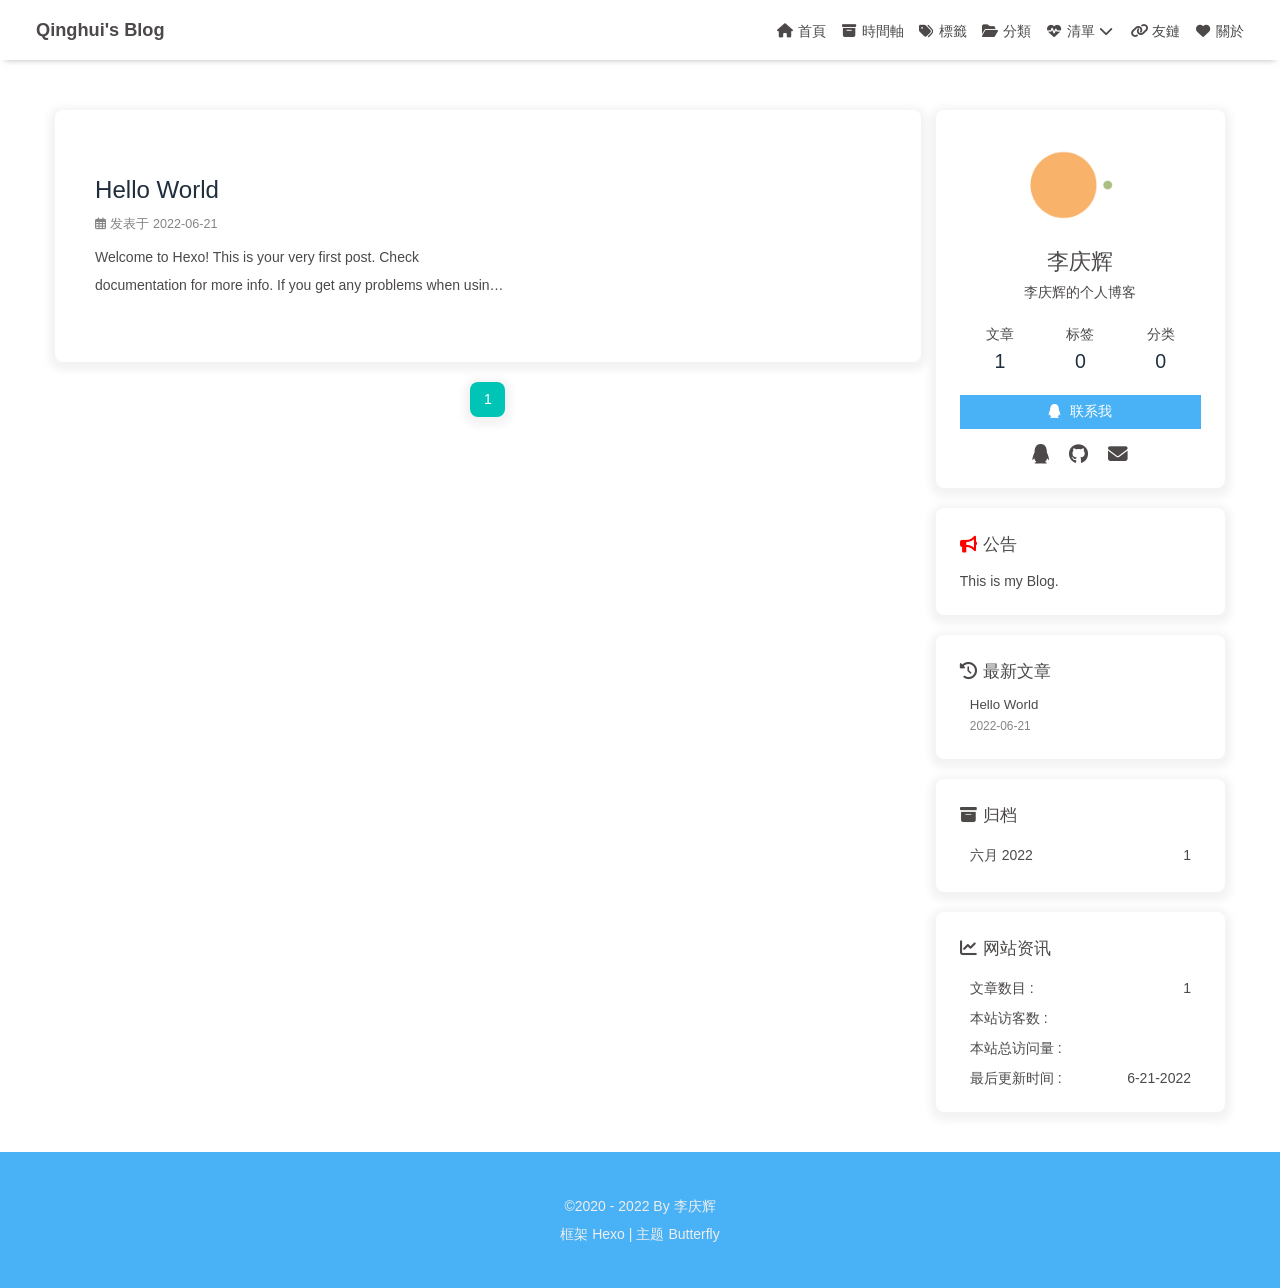
==== index.html @ b94819a8 "Site updated: 2022-06-21 20:21:10" ====
<!DOCTYPE html><html lang="zh-CN" data-theme="light"><head><meta charset="UTF-8"><meta http-equiv="X-UA-Compatible" content="IE=edge"><meta name="viewport" content="width=device-width, initial-scale=1.0, maximum-scale=1.0, user-scalable=no"><title>Qinghui's Blog</title><meta name="keywords" content="李庆辉的个人博客,李庆辉,李庆辉的博客"><meta name="author" content="李庆辉"><meta name="copyright" content="李庆辉"><meta name="format-detection" content="telephone=no"><meta name="theme-color" content="#ffffff"><meta name="description" content="李庆辉的个人博客">
<meta property="og:type" content="website">
<meta property="og:title" content="Qinghui&#39;s Blog">
<meta property="og:url" content="https://www.hnice.top/index.html">
<meta property="og:site_name" content="Qinghui&#39;s Blog">
<meta property="og:description" content="李庆辉的个人博客">
<meta property="og:locale" content="zh_CN">
<meta property="og:image" content="http://q1.qlogo.cn/g?b=qq&nk=3255819212&s=640">
<meta property="article:author" content="李庆辉">
<meta property="article:tag" content="李庆辉的个人博客,李庆辉,李庆辉的博客">
<meta name="twitter:card" content="summary">
<meta name="twitter:image" content="http://q1.qlogo.cn/g?b=qq&nk=3255819212&s=640"><link rel="shortcut icon" href="http://q1.qlogo.cn/g?b=qq&nk=3255819212&s=640"><link rel="canonical" href="https://www.hnice.top/"><link rel="preconnect" href="//cdn.jsdelivr.net"/><link rel="preconnect" href="//busuanzi.ibruce.info"/><link rel="stylesheet" href="/css/index.css"><link rel="stylesheet" href="https://cdn.jsdelivr.net/npm/@fortawesome/fontawesome-free@6/css/all.min.css" media="print" onload="this.media='all'"><link rel="stylesheet" href="https://cdn.jsdelivr.net/npm/@fancyapps/ui/dist/fancybox.css" media="print" onload="this.media='all'"><script>const GLOBAL_CONFIG = { 
  root: '/',
  algolia: undefined,
  localSearch: undefined,
  translate: {"defaultEncoding":2,"translateDelay":0,"msgToTraditionalChinese":"繁","msgToSimplifiedChinese":"簡"},
  noticeOutdate: undefined,
  highlight: {"plugin":"highlighjs","highlightCopy":true,"highlightLang":true,"highlightHeightLimit":false},
  copy: {
    success: '复制成功',
    error: '复制错误',
    noSupport: '浏览器不支持'
  },
  relativeDate: {
    homepage: false,
    post: false
  },
  runtime: '',
  date_suffix: {
    just: '刚刚',
    min: '分钟前',
    hour: '小时前',
    day: '天前',
    month: '个月前'
  },
  copyright: undefined,
  lightbox: 'fancybox',
  Snackbar: undefined,
  source: {
    justifiedGallery: {
      js: 'https://cdn.jsdelivr.net/npm/flickr-justified-gallery@2/dist/fjGallery.min.js',
      css: 'https://cdn.jsdelivr.net/npm/flickr-justified-gallery@2/dist/fjGallery.min.css'
    }
  },
  isPhotoFigcaption: false,
  islazyload: false,
  isAnchor: false
}</script><script id="config-diff">var GLOBAL_CONFIG_SITE = {
  title: 'Qinghui\'s Blog',
  isPost: false,
  isHome: true,
  isHighlightShrink: false,
  isToc: false,
  postUpdate: '2022-06-21 20:20:12'
}</script><noscript><style type="text/css">
  #nav {
    opacity: 1
  }
  .justified-gallery img {
    opacity: 1
  }

  #recent-posts time,
  #post-meta time {
    display: inline !important
  }
</style></noscript><script>(win=>{
    win.saveToLocal = {
      set: function setWithExpiry(key, value, ttl) {
        if (ttl === 0) return
        const now = new Date()
        const expiryDay = ttl * 86400000
        const item = {
          value: value,
          expiry: now.getTime() + expiryDay,
        }
        localStorage.setItem(key, JSON.stringify(item))
      },

      get: function getWithExpiry(key) {
        const itemStr = localStorage.getItem(key)

        if (!itemStr) {
          return undefined
        }
        const item = JSON.parse(itemStr)
        const now = new Date()

        if (now.getTime() > item.expiry) {
          localStorage.removeItem(key)
          return undefined
        }
        return item.value
      }
    }
  
    win.getScript = url => new Promise((resolve, reject) => {
      const script = document.createElement('script')
      script.src = url
      script.async = true
      script.onerror = reject
      script.onload = script.onreadystatechange = function() {
        const loadState = this.readyState
        if (loadState && loadState !== 'loaded' && loadState !== 'complete') return
        script.onload = script.onreadystatechange = null
        resolve()
      }
      document.head.appendChild(script)
    })
  
      win.activateDarkMode = function () {
        document.documentElement.setAttribute('data-theme', 'dark')
        if (document.querySelector('meta[name="theme-color"]') !== null) {
          document.querySelector('meta[name="theme-color"]').setAttribute('content', '#0d0d0d')
        }
      }
      win.activateLightMode = function () {
        document.documentElement.setAttribute('data-theme', 'light')
        if (document.querySelector('meta[name="theme-color"]') !== null) {
          document.querySelector('meta[name="theme-color"]').setAttribute('content', '#ffffff')
        }
      }
      const t = saveToLocal.get('theme')
    
          if (t === 'dark') activateDarkMode()
          else if (t === 'light') activateLightMode()
        
      const asideStatus = saveToLocal.get('aside-status')
      if (asideStatus !== undefined) {
        if (asideStatus === 'hide') {
          document.documentElement.classList.add('hide-aside')
        } else {
          document.documentElement.classList.remove('hide-aside')
        }
      }
    
    const detectApple = () => {
      if(/iPad|iPhone|iPod|Macintosh/.test(navigator.userAgent)){
        document.documentElement.classList.add('apple')
      }
    }
    detectApple()
    })(window)</script><meta name="generator" content="Hexo 5.4.2"><link rel="alternate" href="/atom.xml" title="Qinghui's Blog" type="application/atom+xml">
</head><body><div id="sidebar"><div id="menu-mask"></div><div id="sidebar-menus"><div class="avatar-img is-center"><img src="http://q1.qlogo.cn/g?b=qq&amp;nk=3255819212&amp;s=640" onerror="onerror=null;src='/img/friend_404.gif'" alt="avatar"/></div><div class="sidebar-site-data site-data is-center"><a href="/archives/"><div class="headline">文章</div><div class="length-num">1</div></a><a href="/tags/"><div class="headline">标签</div><div class="length-num">0</div></a><a href="/categories/"><div class="headline">分类</div><div class="length-num">0</div></a></div><hr/><div class="menus_items"><div class="menus_item"><a class="site-page" href="/"><i class="fa-fw fas fa-home"></i><span> 首頁</span></a></div><div class="menus_item"><a class="site-page" href="/archives/"><i class="fa-fw fas fa-archive"></i><span> 時間軸</span></a></div><div class="menus_item"><a class="site-page" href="/tags/"><i class="fa-fw fas fa-tags"></i><span> 標籤</span></a></div><div class="menus_item"><a class="site-page" href="/categories/"><i class="fa-fw fas fa-folder-open"></i><span> 分類</span></a></div><div class="menus_item"><a class="site-page group" href="javascript:void(0);"><i class="fa-fw fa fa-heartbeat"></i><span> 清單</span><i class="fas fa-chevron-down"></i></a><ul class="menus_item_child"><li><a class="site-page child" href="/music/"><i class="fa-fw fas fa-music"></i><span> 音樂</span></a></li><li><a class="site-page child" href="/Gallery/"><i class="fa-fw fas fa-images"></i><span> 照片</span></a></li><li><a class="site-page child" href="/movies/"><i class="fa-fw fas fa-video"></i><span> 電影</span></a></li></ul></div><div class="menus_item"><a class="site-page" href="/link/"><i class="fa-fw fas fa-link"></i><span> 友鏈</span></a></div><div class="menus_item"><a class="site-page" href="/about/"><i class="fa-fw fas fa-heart"></i><span> 關於</span></a></div></div></div></div><div class="page" id="body-wrap"><header class="not-top-img" id="page-header"><nav id="nav"><span id="blog_name"><a id="site-name" href="/">Qinghui's Blog</a></span><div id="menus"><div class="menus_items"><div class="menus_item"><a class="site-page" href="/"><i class="fa-fw fas fa-home"></i><span> 首頁</span></a></div><div class="menus_item"><a class="site-page" href="/archives/"><i class="fa-fw fas fa-archive"></i><span> 時間軸</span></a></div><div class="menus_item"><a class="site-page" href="/tags/"><i class="fa-fw fas fa-tags"></i><span> 標籤</span></a></div><div class="menus_item"><a class="site-page" href="/categories/"><i class="fa-fw fas fa-folder-open"></i><span> 分類</span></a></div><div class="menus_item"><a class="site-page group" href="javascript:void(0);"><i class="fa-fw fa fa-heartbeat"></i><span> 清單</span><i class="fas fa-chevron-down"></i></a><ul class="menus_item_child"><li><a class="site-page child" href="/music/"><i class="fa-fw fas fa-music"></i><span> 音樂</span></a></li><li><a class="site-page child" href="/Gallery/"><i class="fa-fw fas fa-images"></i><span> 照片</span></a></li><li><a class="site-page child" href="/movies/"><i class="fa-fw fas fa-video"></i><span> 電影</span></a></li></ul></div><div class="menus_item"><a class="site-page" href="/link/"><i class="fa-fw fas fa-link"></i><span> 友鏈</span></a></div><div class="menus_item"><a class="site-page" href="/about/"><i class="fa-fw fas fa-heart"></i><span> 關於</span></a></div></div><div id="toggle-menu"><a class="site-page"><i class="fas fa-bars fa-fw"></i></a></div></div></nav></header><main class="layout" id="content-inner"><div class="recent-posts" id="recent-posts"><div class="recent-post-item"><div class="recent-post-info"><a class="article-title" href="/2022/06/21/hello-world/" title="Hello World">Hello World</a><div class="article-meta-wrap"><span class="post-meta-date"><i class="far fa-calendar-alt"></i><span class="article-meta-label">发表于</span><time datetime="2022-06-21T08:37:22.428Z" title="发表于 2022-06-21 16:37:22">2022-06-21</time></span></div><div class="content">Welcome to Hexo! This is your very first post. Check documentation for more info. If you get any problems when using Hexo, you can find the answer in troubleshooting or you can ask me on GitHub.
Quick StartCreate a new post1$ hexo new &quot;My New Post&quot;

More info: Writing
Run server1$ hexo server

More info: Server
Generate static files1$ hexo generate

More info: Generating
Deploy to remote sites1$ hexo deploy

More info: Deployment
</div></div></div><nav id="pagination"><div class="pagination"><span class="page-number current">1</span></div></nav></div><div class="aside-content" id="aside-content"><div class="card-widget card-info"><div class="is-center"><div class="avatar-img"><img src="http://q1.qlogo.cn/g?b=qq&amp;nk=3255819212&amp;s=640" onerror="this.onerror=null;this.src='/img/friend_404.gif'" alt="avatar"/></div><div class="author-info__name">李庆辉</div><div class="author-info__description">李庆辉的个人博客</div></div><div class="card-info-data site-data is-center"><a href="/archives/"><div class="headline">文章</div><div class="length-num">1</div></a><a href="/tags/"><div class="headline">标签</div><div class="length-num">0</div></a><a href="/categories/"><div class="headline">分类</div><div class="length-num">0</div></a></div><a id="card-info-btn" target="_blank" rel="noopener" href="http://wpa.qq.com/msgrd?v=3&amp;uin=3255819212&amp;site=qq&amp;menu=yes"><i class="fa-brands fa-qq"></i><span>联系我</span></a><div class="card-info-social-icons is-center"><a class="social-icon" href="http://wpa.qq.com/msgrd?v=3&amp;uin=3255819212&amp;site=qq&amp;menu=yes" target="_blank" title="QQ"><i class="fa-brands fa-qq"></i></a><a class="social-icon" href="https://github.com/52xiaohui" target="_blank" title="Github"><i class="fab fa-github"></i></a><a class="social-icon" href="/52xiaohuia@gmail.com" target="_blank" title="Email"><i class="fas fa-envelope"></i></a></div></div><div class="card-widget card-announcement"><div class="item-headline"><i class="fas fa-bullhorn fa-shake"></i><span>公告</span></div><div class="announcement_content">This is my Blog.</div></div><div class="sticky_layout"><div class="card-widget card-recent-post"><div class="item-headline"><i class="fas fa-history"></i><span>最新文章</span></div><div class="aside-list"><div class="aside-list-item"><div class="content"><a class="title" href="/2022/06/21/hello-world/" title="Hello World">Hello World</a><time datetime="2022-06-21T08:37:22.428Z" title="发表于 2022-06-21 16:37:22">2022-06-21</time></div></div></div></div><div class="card-widget card-archives"><div class="item-headline"><i class="fas fa-archive"></i><span>归档</span></div><ul class="card-archive-list"><li class="card-archive-list-item"><a class="card-archive-list-link" href="/archives/2022/06/"><span class="card-archive-list-date">六月 2022</span><span class="card-archive-list-count">1</span></a></li></ul></div><div class="card-widget card-webinfo"><div class="item-headline"><i class="fas fa-chart-line"></i><span>网站资讯</span></div><div class="webinfo"><div class="webinfo-item"><div class="item-name">文章数目 :</div><div class="item-count">1</div></div><div class="webinfo-item"><div class="item-name">本站访客数 :</div><div class="item-count" id="busuanzi_value_site_uv"></div></div><div class="webinfo-item"><div class="item-name">本站总访问量 :</div><div class="item-count" id="busuanzi_value_site_pv"></div></div><div class="webinfo-item"><div class="item-name">最后更新时间 :</div><div class="item-count" id="last-push-date" data-lastPushDate="2022-06-21T12:20:12.109Z"></div></div></div></div></div></div></main><footer id="footer"><div id="footer-wrap"><div class="copyright">&copy;2020 - 2022 By 李庆辉</div><div class="framework-info"><span>框架 </span><a target="_blank" rel="noopener" href="https://hexo.io">Hexo</a><span class="footer-separator">|</span><span>主题 </span><a target="_blank" rel="noopener" href="https://github.com/jerryc127/hexo-theme-butterfly">Butterfly</a></div></div></footer></div><div id="rightside"><div id="rightside-config-hide"><button id="translateLink" type="button" title="简繁转换">繁</button><button id="darkmode" type="button" title="浅色和深色模式转换"><i class="fas fa-adjust"></i></button><button id="hide-aside-btn" type="button" title="单栏和双栏切换"><i class="fas fa-arrows-alt-h"></i></button></div><div id="rightside-config-show"><button id="rightside_config" type="button" title="设置"><i class="fas fa-cog fa-spin"></i></button><button id="go-up" type="button" title="回到顶部"><i class="fas fa-arrow-up"></i></button></div></div><div><script src="/js/utils.js"></script><script src="/js/main.js"></script><script src="/js/tw_cn.js"></script><script src="https://cdn.jsdelivr.net/npm/@fancyapps/ui/dist/fancybox.umd.js"></script><div class="js-pjax"></div><script async data-pjax src="//busuanzi.ibruce.info/busuanzi/2.3/busuanzi.pure.mini.js"></script></div></body></html>
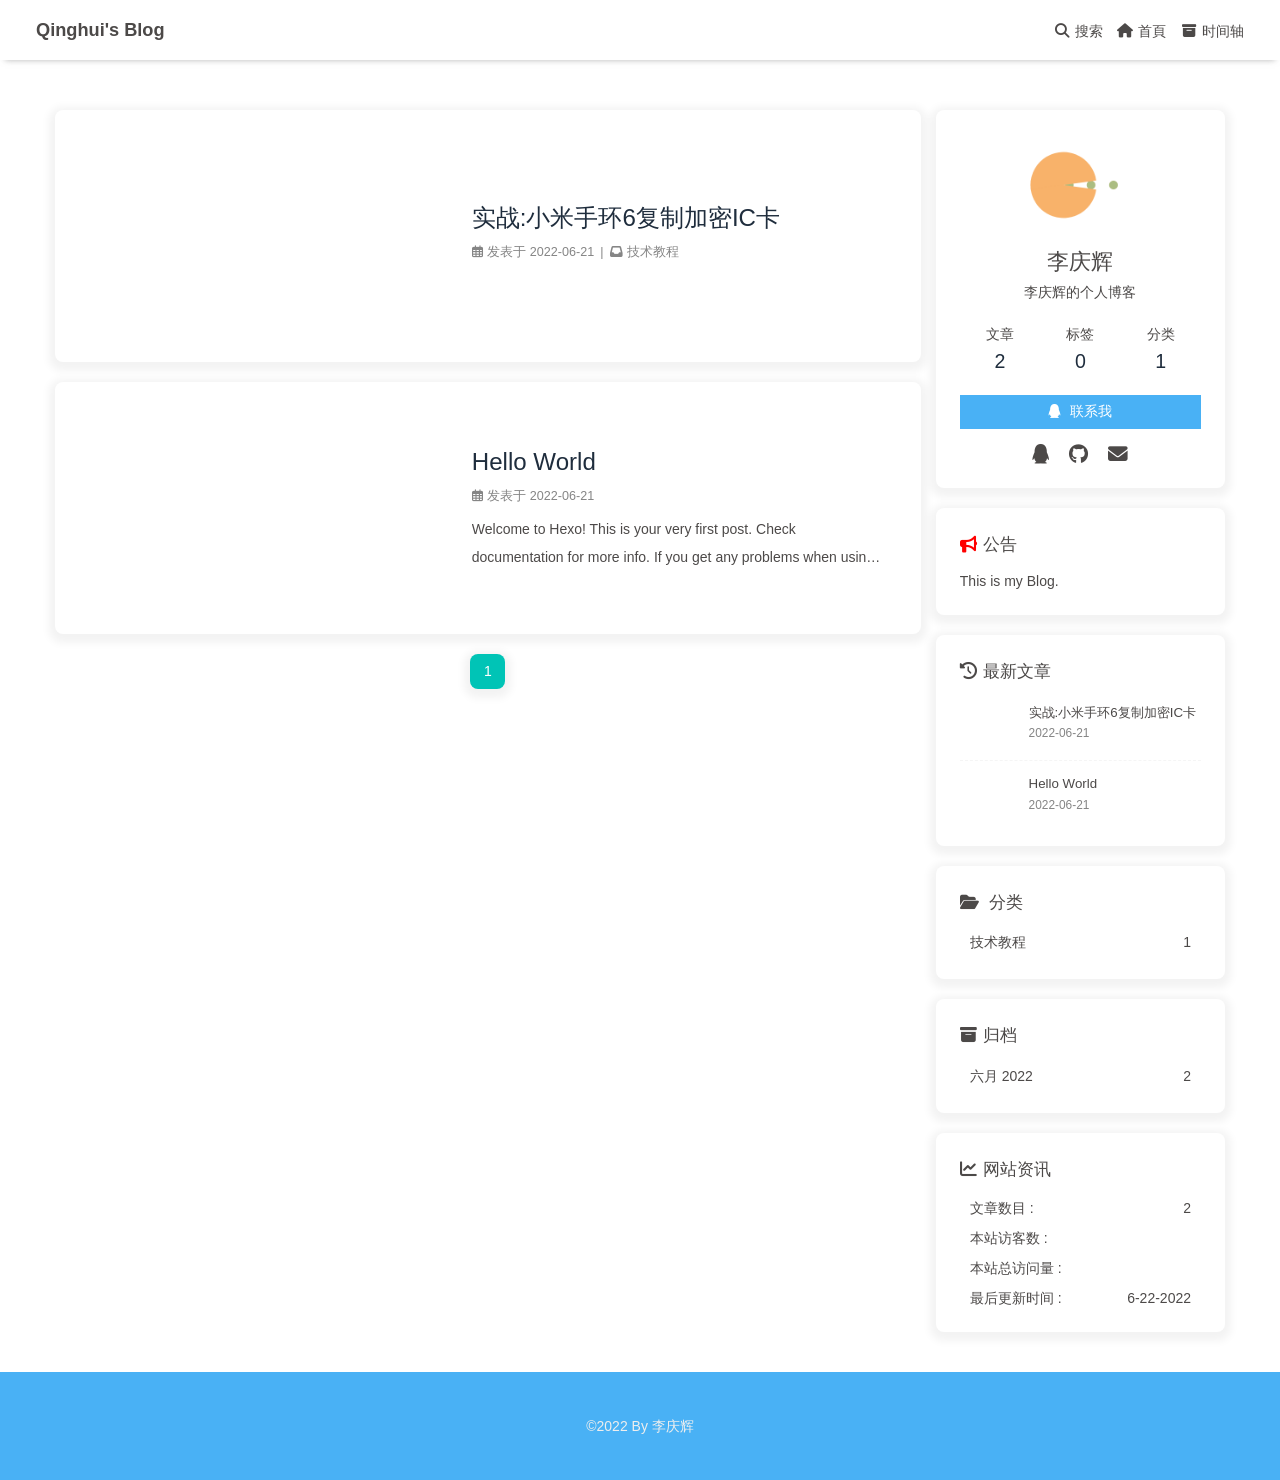
==== commit e433d415: "Site updated: 2022-06-22 10:08:43" ====
--- a/index.html
+++ b/index.html
@@ -12,7 +12,7 @@
 <meta name="twitter:image" content="http://q1.qlogo.cn/g?b=qq&nk=3255819212&s=640"><link rel="shortcut icon" href="http://q1.qlogo.cn/g?b=qq&nk=3255819212&s=640"><link rel="canonical" href="https://www.hnice.top/"><link rel="preconnect" href="//cdn.jsdelivr.net"/><link rel="preconnect" href="//busuanzi.ibruce.info"/><link rel="stylesheet" href="/css/index.css"><link rel="stylesheet" href="https://cdn.jsdelivr.net/npm/@fortawesome/fontawesome-free@6/css/all.min.css" media="print" onload="this.media='all'"><link rel="stylesheet" href="https://cdn.jsdelivr.net/npm/@fancyapps/ui/dist/fancybox.css" media="print" onload="this.media='all'"><script>const GLOBAL_CONFIG = { 
   root: '/',
   algolia: undefined,
-  localSearch: undefined,
+  localSearch: {"path":"/search.xml","preload":false,"languages":{"hits_empty":"找不到您查询的内容：${query}"}},
   translate: {"defaultEncoding":2,"translateDelay":0,"msgToTraditionalChinese":"繁","msgToSimplifiedChinese":"簡"},
   noticeOutdate: undefined,
   highlight: {"plugin":"highlighjs","highlightCopy":true,"highlightLang":true,"highlightHeightLimit":false},
@@ -51,7 +51,7 @@
   isHome: true,
   isHighlightShrink: false,
   isToc: false,
-  postUpdate: '2022-06-21 20:20:12'
+  postUpdate: '2022-06-22 10:02:47'
 }</script><noscript><style type="text/css">
   #nav {
     opacity: 1
@@ -141,7 +141,7 @@
     }
     detectApple()
     })(window)</script><meta name="generator" content="Hexo 5.4.2"><link rel="alternate" href="/atom.xml" title="Qinghui's Blog" type="application/atom+xml">
-</head><body><div id="sidebar"><div id="menu-mask"></div><div id="sidebar-menus"><div class="avatar-img is-center"><img src="http://q1.qlogo.cn/g?b=qq&amp;nk=3255819212&amp;s=640" onerror="onerror=null;src='/img/friend_404.gif'" alt="avatar"/></div><div class="sidebar-site-data site-data is-center"><a href="/archives/"><div class="headline">文章</div><div class="length-num">1</div></a><a href="/tags/"><div class="headline">标签</div><div class="length-num">0</div></a><a href="/categories/"><div class="headline">分类</div><div class="length-num">0</div></a></div><hr/><div class="menus_items"><div class="menus_item"><a class="site-page" href="/"><i class="fa-fw fas fa-home"></i><span> 首頁</span></a></div><div class="menus_item"><a class="site-page" href="/archives/"><i class="fa-fw fas fa-archive"></i><span> 時間軸</span></a></div><div class="menus_item"><a class="site-page" href="/tags/"><i class="fa-fw fas fa-tags"></i><span> 標籤</span></a></div><div class="menus_item"><a class="site-page" href="/categories/"><i class="fa-fw fas fa-folder-open"></i><span> 分類</span></a></div><div class="menus_item"><a class="site-page group" href="javascript:void(0);"><i class="fa-fw fa fa-heartbeat"></i><span> 清單</span><i class="fas fa-chevron-down"></i></a><ul class="menus_item_child"><li><a class="site-page child" href="/music/"><i class="fa-fw fas fa-music"></i><span> 音樂</span></a></li><li><a class="site-page child" href="/Gallery/"><i class="fa-fw fas fa-images"></i><span> 照片</span></a></li><li><a class="site-page child" href="/movies/"><i class="fa-fw fas fa-video"></i><span> 電影</span></a></li></ul></div><div class="menus_item"><a class="site-page" href="/link/"><i class="fa-fw fas fa-link"></i><span> 友鏈</span></a></div><div class="menus_item"><a class="site-page" href="/about/"><i class="fa-fw fas fa-heart"></i><span> 關於</span></a></div></div></div></div><div class="page" id="body-wrap"><header class="not-top-img" id="page-header"><nav id="nav"><span id="blog_name"><a id="site-name" href="/">Qinghui's Blog</a></span><div id="menus"><div class="menus_items"><div class="menus_item"><a class="site-page" href="/"><i class="fa-fw fas fa-home"></i><span> 首頁</span></a></div><div class="menus_item"><a class="site-page" href="/archives/"><i class="fa-fw fas fa-archive"></i><span> 時間軸</span></a></div><div class="menus_item"><a class="site-page" href="/tags/"><i class="fa-fw fas fa-tags"></i><span> 標籤</span></a></div><div class="menus_item"><a class="site-page" href="/categories/"><i class="fa-fw fas fa-folder-open"></i><span> 分類</span></a></div><div class="menus_item"><a class="site-page group" href="javascript:void(0);"><i class="fa-fw fa fa-heartbeat"></i><span> 清單</span><i class="fas fa-chevron-down"></i></a><ul class="menus_item_child"><li><a class="site-page child" href="/music/"><i class="fa-fw fas fa-music"></i><span> 音樂</span></a></li><li><a class="site-page child" href="/Gallery/"><i class="fa-fw fas fa-images"></i><span> 照片</span></a></li><li><a class="site-page child" href="/movies/"><i class="fa-fw fas fa-video"></i><span> 電影</span></a></li></ul></div><div class="menus_item"><a class="site-page" href="/link/"><i class="fa-fw fas fa-link"></i><span> 友鏈</span></a></div><div class="menus_item"><a class="site-page" href="/about/"><i class="fa-fw fas fa-heart"></i><span> 關於</span></a></div></div><div id="toggle-menu"><a class="site-page"><i class="fas fa-bars fa-fw"></i></a></div></div></nav></header><main class="layout" id="content-inner"><div class="recent-posts" id="recent-posts"><div class="recent-post-item"><div class="recent-post-info"><a class="article-title" href="/2022/06/21/hello-world/" title="Hello World">Hello World</a><div class="article-meta-wrap"><span class="post-meta-date"><i class="far fa-calendar-alt"></i><span class="article-meta-label">发表于</span><time datetime="2022-06-21T08:37:22.428Z" title="发表于 2022-06-21 16:37:22">2022-06-21</time></span></div><div class="content">Welcome to Hexo! This is your very first post. Check documentation for more info. If you get any problems when using Hexo, you can find the answer in troubleshooting or you can ask me on GitHub.
+</head><body><div id="sidebar"><div id="menu-mask"></div><div id="sidebar-menus"><div class="avatar-img is-center"><img src="http://q1.qlogo.cn/g?b=qq&amp;nk=3255819212&amp;s=640" onerror="onerror=null;src='/img/friend_404.gif'" alt="avatar"/></div><div class="sidebar-site-data site-data is-center"><a href="/archives/"><div class="headline">文章</div><div class="length-num">2</div></a><a href="/tags/"><div class="headline">标签</div><div class="length-num">0</div></a><a href="/categories/"><div class="headline">分类</div><div class="length-num">1</div></a></div><hr/><div class="menus_items"><div class="menus_item"><a class="site-page" href="/"><i class="fa-fw fas fa-home"></i><span> 首頁</span></a></div><div class="menus_item"><a class="site-page" href="/archives/"><i class="fa-fw fas fa-archive"></i><span> 时间轴</span></a></div></div></div></div><div class="page" id="body-wrap"><header class="not-top-img" id="page-header"><nav id="nav"><span id="blog_name"><a id="site-name" href="/">Qinghui's Blog</a></span><div id="menus"><div id="search-button"><a class="site-page social-icon search"><i class="fas fa-search fa-fw"></i><span> 搜索</span></a></div><div class="menus_items"><div class="menus_item"><a class="site-page" href="/"><i class="fa-fw fas fa-home"></i><span> 首頁</span></a></div><div class="menus_item"><a class="site-page" href="/archives/"><i class="fa-fw fas fa-archive"></i><span> 时间轴</span></a></div></div><div id="toggle-menu"><a class="site-page"><i class="fas fa-bars fa-fw"></i></a></div></div></nav></header><main class="layout" id="content-inner"><div class="recent-posts" id="recent-posts"><div class="recent-post-item"><div class="post_cover left"><a href="/%E6%8A%80%E6%9C%AF%E6%95%99%E7%A8%8B/%E5%AE%9E%E6%88%98-%E5%B0%8F%E7%B1%B3%E6%89%8B%E7%8E%AF6%E5%A4%8D%E5%88%B6%E5%8A%A0%E5%AF%86IC%E5%8D%A1/" title="实战:小米手环6复制加密IC卡"><img class="post_bg" src="[data-uri]" onerror="this.onerror=null;this.src='/img/404.jpg'" alt="实战:小米手环6复制加密IC卡"></a></div><div class="recent-post-info"><a class="article-title" href="/%E6%8A%80%E6%9C%AF%E6%95%99%E7%A8%8B/%E5%AE%9E%E6%88%98-%E5%B0%8F%E7%B1%B3%E6%89%8B%E7%8E%AF6%E5%A4%8D%E5%88%B6%E5%8A%A0%E5%AF%86IC%E5%8D%A1/" title="实战:小米手环6复制加密IC卡">实战:小米手环6复制加密IC卡</a><div class="article-meta-wrap"><span class="post-meta-date"><i class="far fa-calendar-alt"></i><span class="article-meta-label">发表于</span><time datetime="2022-06-21T12:59:46.000Z" title="发表于 2022-06-21 20:59:46">2022-06-21</time></span><span class="article-meta"><span class="article-meta-separator">|</span><i class="fas fa-inbox"></i><a class="article-meta__categories" href="/categories/%E6%8A%80%E6%9C%AF%E6%95%99%E7%A8%8B/">技术教程</a></span></div><div class="content"></div></div></div><div class="recent-post-item"><div class="post_cover left"><a href="/uncategorized/hello-world/" title="Hello World"><img class="post_bg" src="[data-uri]" onerror="this.onerror=null;this.src='/img/404.jpg'" alt="Hello World"></a></div><div class="recent-post-info"><a class="article-title" href="/uncategorized/hello-world/" title="Hello World">Hello World</a><div class="article-meta-wrap"><span class="post-meta-date"><i class="far fa-calendar-alt"></i><span class="article-meta-label">发表于</span><time datetime="2022-06-21T08:37:22.428Z" title="发表于 2022-06-21 16:37:22">2022-06-21</time></span></div><div class="content">Welcome to Hexo! This is your very first post. Check documentation for more info. If you get any problems when using Hexo, you can find the answer in troubleshooting or you can ask me on GitHub.
 Quick StartCreate a new post1$ hexo new &quot;My New Post&quot;
 
 More info: Writing
@@ -154,4 +154,11 @@
 Deploy to remote sites1$ hexo deploy
 
 More info: Deployment
-</div></div></div><nav id="pagination"><div class="pagination"><span class="page-number current">1</span></div></nav></div><div class="aside-content" id="aside-content"><div class="card-widget card-info"><div class="is-center"><div class="avatar-img"><img src="http://q1.qlogo.cn/g?b=qq&amp;nk=3255819212&amp;s=640" onerror="this.onerror=null;this.src='/img/friend_404.gif'" alt="avatar"/></div><div class="author-info__name">李庆辉</div><div class="author-info__description">李庆辉的个人博客</div></div><div class="card-info-data site-data is-center"><a href="/archives/"><div class="headline">文章</div><div class="length-num">1</div></a><a href="/tags/"><div class="headline">标签</div><div class="length-num">0</div></a><a href="/categories/"><div class="headline">分类</div><div class="length-num">0</div></a></div><a id="card-info-btn" target="_blank" rel="noopener" href="http://wpa.qq.com/msgrd?v=3&amp;uin=3255819212&amp;site=qq&amp;menu=yes"><i class="fa-brands fa-qq"></i><span>联系我</span></a><div class="card-info-social-icons is-center"><a class="social-icon" href="http://wpa.qq.com/msgrd?v=3&amp;uin=3255819212&amp;site=qq&amp;menu=yes" target="_blank" title="QQ"><i class="fa-brands fa-qq"></i></a><a class="social-icon" href="https://github.com/52xiaohui" target="_blank" title="Github"><i class="fab fa-github"></i></a><a class="social-icon" href="/52xiaohuia@gmail.com" target="_blank" title="Email"><i class="fas fa-envelope"></i></a></div></div><div class="card-widget card-announcement"><div class="item-headline"><i class="fas fa-bullhorn fa-shake"></i><span>公告</span></div><div class="announcement_content">This is my Blog.</div></div><div class="sticky_layout"><div class="card-widget card-recent-post"><div class="item-headline"><i class="fas fa-history"></i><span>最新文章</span></div><div class="aside-list"><div class="aside-list-item"><div class="content"><a class="title" href="/2022/06/21/hello-world/" title="Hello World">Hello World</a><time datetime="2022-06-21T08:37:22.428Z" title="发表于 2022-06-21 16:37:22">2022-06-21</time></div></div></div></div><div class="card-widget card-archives"><div class="item-headline"><i class="fas fa-archive"></i><span>归档</span></div><ul class="card-archive-list"><li class="card-archive-list-item"><a class="card-archive-list-link" href="/archives/2022/06/"><span class="card-archive-list-date">六月 2022</span><span class="card-archive-list-count">1</span></a></li></ul></div><div class="card-widget card-webinfo"><div class="item-headline"><i class="fas fa-chart-line"></i><span>网站资讯</span></div><div class="webinfo"><div class="webinfo-item"><div class="item-name">文章数目 :</div><div class="item-count">1</div></div><div class="webinfo-item"><div class="item-name">本站访客数 :</div><div class="item-count" id="busuanzi_value_site_uv"></div></div><div class="webinfo-item"><div class="item-name">本站总访问量 :</div><div class="item-count" id="busuanzi_value_site_pv"></div></div><div class="webinfo-item"><div class="item-name">最后更新时间 :</div><div class="item-count" id="last-push-date" data-lastPushDate="2022-06-21T12:20:12.109Z"></div></div></div></div></div></div></main><footer id="footer"><div id="footer-wrap"><div class="copyright">&copy;2020 - 2022 By 李庆辉</div><div class="framework-info"><span>框架 </span><a target="_blank" rel="noopener" href="https://hexo.io">Hexo</a><span class="footer-separator">|</span><span>主题 </span><a target="_blank" rel="noopener" href="https://github.com/jerryc127/hexo-theme-butterfly">Butterfly</a></div></div></footer></div><div id="rightside"><div id="rightside-config-hide"><button id="translateLink" type="button" title="简繁转换">繁</button><button id="darkmode" type="button" title="浅色和深色模式转换"><i class="fas fa-adjust"></i></button><button id="hide-aside-btn" type="button" title="单栏和双栏切换"><i class="fas fa-arrows-alt-h"></i></button></div><div id="rightside-config-show"><button id="rightside_config" type="button" title="设置"><i class="fas fa-cog fa-spin"></i></button><button id="go-up" type="button" title="回到顶部"><i class="fas fa-arrow-up"></i></button></div></div><div><script src="/js/utils.js"></script><script src="/js/main.js"></script><script src="/js/tw_cn.js"></script><script src="https://cdn.jsdelivr.net/npm/@fancyapps/ui/dist/fancybox.umd.js"></script><div class="js-pjax"></div><script async data-pjax src="//busuanzi.ibruce.info/busuanzi/2.3/busuanzi.pure.mini.js"></script></div></body></html>+</div></div></div><nav id="pagination"><div class="pagination"><span class="page-number current">1</span></div></nav></div><div class="aside-content" id="aside-content"><div class="card-widget card-info"><div class="is-center"><div class="avatar-img"><img src="http://q1.qlogo.cn/g?b=qq&amp;nk=3255819212&amp;s=640" onerror="this.onerror=null;this.src='/img/friend_404.gif'" alt="avatar"/></div><div class="author-info__name">李庆辉</div><div class="author-info__description">李庆辉的个人博客</div></div><div class="card-info-data site-data is-center"><a href="/archives/"><div class="headline">文章</div><div class="length-num">2</div></a><a href="/tags/"><div class="headline">标签</div><div class="length-num">0</div></a><a href="/categories/"><div class="headline">分类</div><div class="length-num">1</div></a></div><a id="card-info-btn" target="_blank" rel="noopener" href="http://wpa.qq.com/msgrd?v=3&amp;uin=3255819212&amp;site=qq&amp;menu=yes"><i class="fa-brands fa-qq"></i><span>联系我</span></a><div class="card-info-social-icons is-center"><a class="social-icon" href="http://wpa.qq.com/msgrd?v=3&amp;uin=3255819212&amp;site=qq&amp;menu=yes" target="_blank" title="QQ"><i class="fa-brands fa-qq"></i></a><a class="social-icon" href="https://github.com/52xiaohui" target="_blank" title="Github"><i class="fab fa-github"></i></a><a class="social-icon" href="/52xiaohuia@gmail.com" target="_blank" title="Email"><i class="fas fa-envelope"></i></a></div></div><div class="card-widget card-announcement"><div class="item-headline"><i class="fas fa-bullhorn fa-shake"></i><span>公告</span></div><div class="announcement_content">This is my Blog.</div></div><div class="sticky_layout"><div class="card-widget card-recent-post"><div class="item-headline"><i class="fas fa-history"></i><span>最新文章</span></div><div class="aside-list"><div class="aside-list-item"><a class="thumbnail" href="/%E6%8A%80%E6%9C%AF%E6%95%99%E7%A8%8B/%E5%AE%9E%E6%88%98-%E5%B0%8F%E7%B1%B3%E6%89%8B%E7%8E%AF6%E5%A4%8D%E5%88%B6%E5%8A%A0%E5%AF%86IC%E5%8D%A1/" title="实战:小米手环6复制加密IC卡"><img src="[data-uri]" onerror="this.onerror=null;this.src='/img/404.jpg'" alt="实战:小米手环6复制加密IC卡"/></a><div class="content"><a class="title" href="/%E6%8A%80%E6%9C%AF%E6%95%99%E7%A8%8B/%E5%AE%9E%E6%88%98-%E5%B0%8F%E7%B1%B3%E6%89%8B%E7%8E%AF6%E5%A4%8D%E5%88%B6%E5%8A%A0%E5%AF%86IC%E5%8D%A1/" title="实战:小米手环6复制加密IC卡">实战:小米手环6复制加密IC卡</a><time datetime="2022-06-21T12:59:46.000Z" title="发表于 2022-06-21 20:59:46">2022-06-21</time></div></div><div class="aside-list-item"><a class="thumbnail" href="/uncategorized/hello-world/" title="Hello World"><img src="[data-uri]" onerror="this.onerror=null;this.src='/img/404.jpg'" alt="Hello World"/></a><div class="content"><a class="title" href="/uncategorized/hello-world/" title="Hello World">Hello World</a><time datetime="2022-06-21T08:37:22.428Z" title="发表于 2022-06-21 16:37:22">2022-06-21</time></div></div></div></div><div class="card-widget card-categories"><div class="item-headline">
+            <i class="fas fa-folder-open"></i>
+            <span>分类</span>
+            
+            </div>
+            <ul class="card-category-list" id="aside-cat-list">
+            <li class="card-category-list-item "><a class="card-category-list-link" href="/categories/%E6%8A%80%E6%9C%AF%E6%95%99%E7%A8%8B/"><span class="card-category-list-name">技术教程</span><span class="card-category-list-count">1</span></a></li>
+            </ul></div><div class="card-widget card-archives"><div class="item-headline"><i class="fas fa-archive"></i><span>归档</span></div><ul class="card-archive-list"><li class="card-archive-list-item"><a class="card-archive-list-link" href="/archives/2022/06/"><span class="card-archive-list-date">六月 2022</span><span class="card-archive-list-count">2</span></a></li></ul></div><div class="card-widget card-webinfo"><div class="item-headline"><i class="fas fa-chart-line"></i><span>网站资讯</span></div><div class="webinfo"><div class="webinfo-item"><div class="item-name">文章数目 :</div><div class="item-count">2</div></div><div class="webinfo-item"><div class="item-name">本站访客数 :</div><div class="item-count" id="busuanzi_value_site_uv"></div></div><div class="webinfo-item"><div class="item-name">本站总访问量 :</div><div class="item-count" id="busuanzi_value_site_pv"></div></div><div class="webinfo-item"><div class="item-name">最后更新时间 :</div><div class="item-count" id="last-push-date" data-lastPushDate="2022-06-22T02:02:46.961Z"></div></div></div></div></div></div></main><footer id="footer"><div id="footer-wrap"><div class="copyright">&copy;2022 By 李庆辉</div></div></footer></div><div id="rightside"><div id="rightside-config-hide"><button id="translateLink" type="button" title="简繁转换">繁</button><button id="darkmode" type="button" title="浅色和深色模式转换"><i class="fas fa-adjust"></i></button><button id="hide-aside-btn" type="button" title="单栏和双栏切换"><i class="fas fa-arrows-alt-h"></i></button></div><div id="rightside-config-show"><button id="rightside_config" type="button" title="设置"><i class="fas fa-cog fa-spin"></i></button><button id="go-up" type="button" title="回到顶部"><i class="fas fa-arrow-up"></i></button></div></div><div id="local-search"><div class="search-dialog"><nav class="search-nav"><span class="search-dialog-title">搜索</span><span id="loading-status"></span><button class="search-close-button"><i class="fas fa-times"></i></button></nav><div class="is-center" id="loading-database"><i class="fas fa-spinner fa-pulse"></i><span>  数据库加载中</span></div><div class="search-wrap"><div id="local-search-input"><div class="local-search-box"><input class="local-search-box--input" placeholder="搜索文章" type="text"/></div></div><hr/><div id="local-search-results"></div></div></div><div id="search-mask"></div></div><div><script src="/js/utils.js"></script><script src="/js/main.js"></script><script src="/js/tw_cn.js"></script><script src="https://cdn.jsdelivr.net/npm/@fancyapps/ui/dist/fancybox.umd.js"></script><script src="/js/search/local-search.js"></script><div class="js-pjax"></div><script async data-pjax src="//busuanzi.ibruce.info/busuanzi/2.3/busuanzi.pure.mini.js"></script></div></body></html>
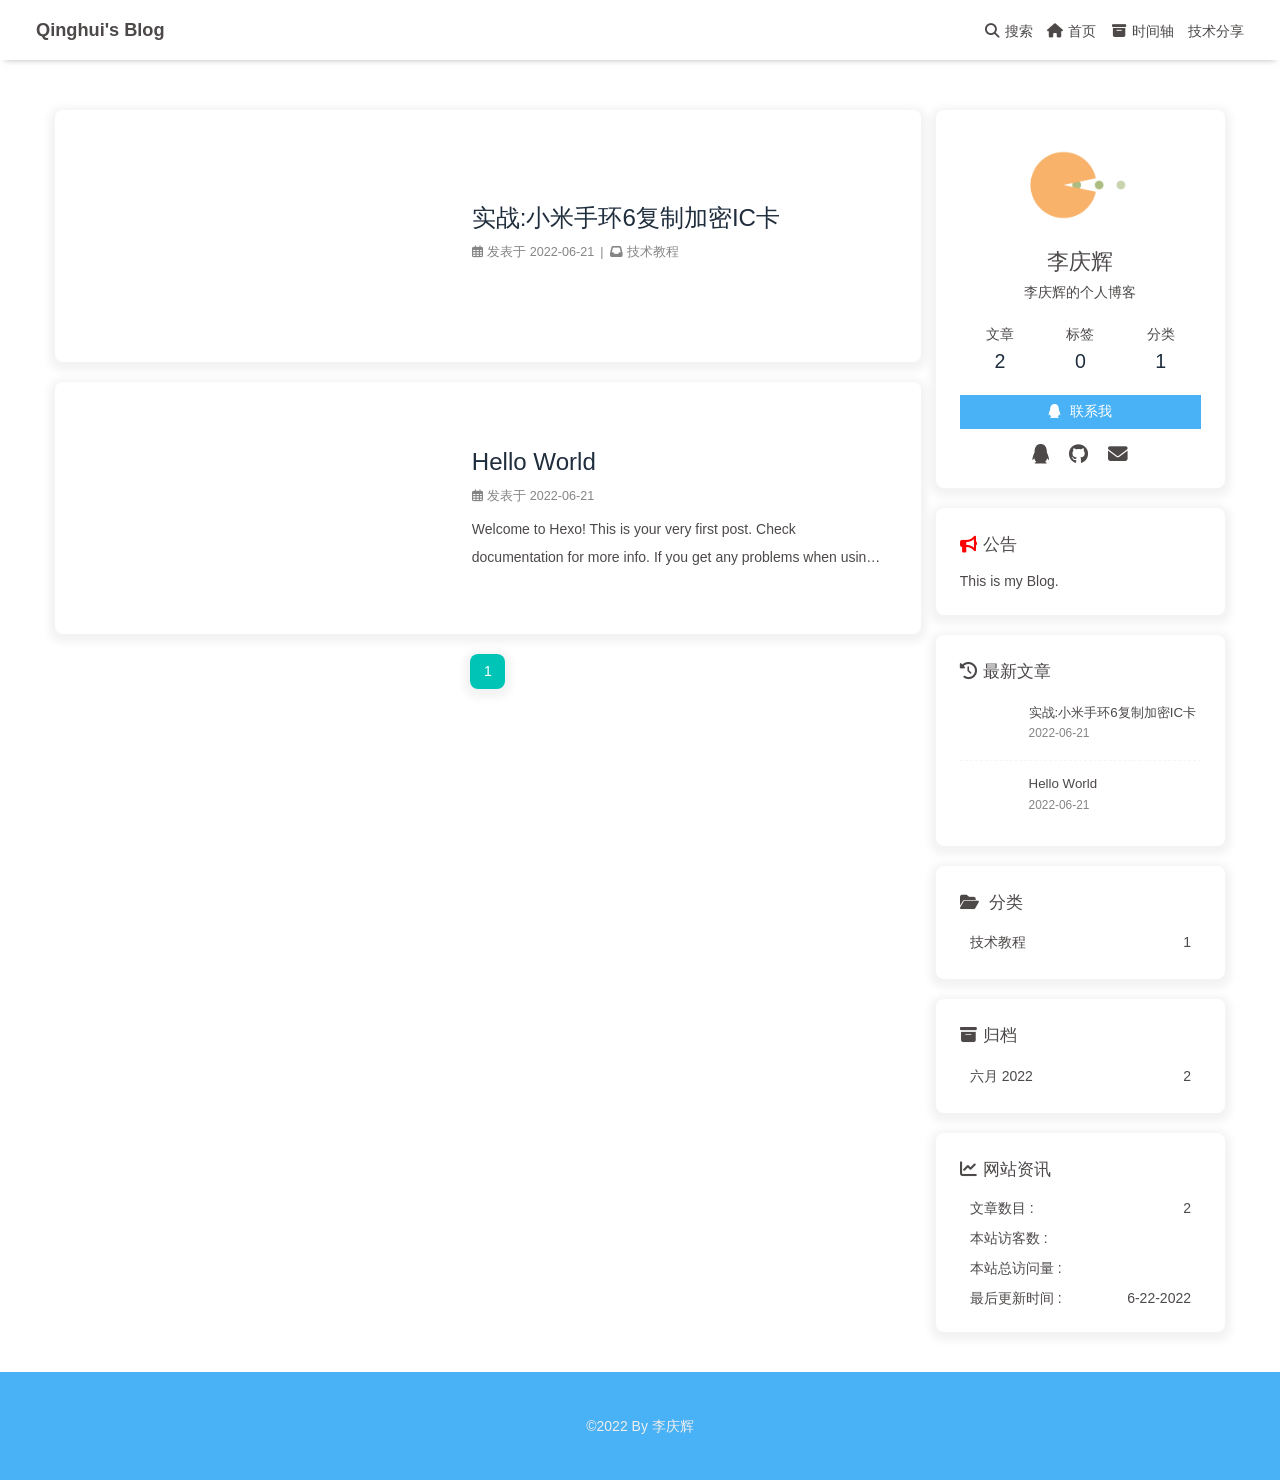
==== commit a21e2f6e: "Site updated: 2022-06-22 10:33:37" ====
--- a/index.html
+++ b/index.html
@@ -5,11 +5,11 @@
 <meta property="og:site_name" content="Qinghui&#39;s Blog">
 <meta property="og:description" content="李庆辉的个人博客">
 <meta property="og:locale" content="zh_CN">
-<meta property="og:image" content="http://q1.qlogo.cn/g?b=qq&nk=3255819212&s=640">
+<meta property="og:image" content="https://imqinghui.coding.net/p/cdn/d/blogcdn/git/raw/master/g.jpg">
 <meta property="article:author" content="李庆辉">
 <meta property="article:tag" content="李庆辉的个人博客,李庆辉,李庆辉的博客">
 <meta name="twitter:card" content="summary">
-<meta name="twitter:image" content="http://q1.qlogo.cn/g?b=qq&nk=3255819212&s=640"><link rel="shortcut icon" href="http://q1.qlogo.cn/g?b=qq&nk=3255819212&s=640"><link rel="canonical" href="https://www.hnice.top/"><link rel="preconnect" href="//cdn.jsdelivr.net"/><link rel="preconnect" href="//busuanzi.ibruce.info"/><link rel="stylesheet" href="/css/index.css"><link rel="stylesheet" href="https://cdn.jsdelivr.net/npm/@fortawesome/fontawesome-free@6/css/all.min.css" media="print" onload="this.media='all'"><link rel="stylesheet" href="https://cdn.jsdelivr.net/npm/@fancyapps/ui/dist/fancybox.css" media="print" onload="this.media='all'"><script>const GLOBAL_CONFIG = { 
+<meta name="twitter:image" content="https://imqinghui.coding.net/p/cdn/d/blogcdn/git/raw/master/g.jpg"><link rel="shortcut icon" href="https://imqinghui.coding.net/p/cdn/d/blogcdn/git/raw/master/g.jpg"><link rel="canonical" href="https://www.hnice.top/"><link rel="preconnect" href="//cdn.jsdelivr.net"/><link rel="preconnect" href="//busuanzi.ibruce.info"/><link rel="stylesheet" href="/css/index.css"><link rel="stylesheet" href="https://cdn.jsdelivr.net/npm/@fortawesome/fontawesome-free@6/css/all.min.css" media="print" onload="this.media='all'"><link rel="stylesheet" href="https://cdn.jsdelivr.net/npm/@fancyapps/ui/dist/fancybox.css" media="print" onload="this.media='all'"><script>const GLOBAL_CONFIG = { 
   root: '/',
   algolia: undefined,
   localSearch: {"path":"/search.xml","preload":false,"languages":{"hits_empty":"找不到您查询的内容：${query}"}},
@@ -51,7 +51,7 @@
   isHome: true,
   isHighlightShrink: false,
   isToc: false,
-  postUpdate: '2022-06-22 10:02:47'
+  postUpdate: '2022-06-22 10:09:19'
 }</script><noscript><style type="text/css">
   #nav {
     opacity: 1
@@ -141,7 +141,7 @@
     }
     detectApple()
     })(window)</script><meta name="generator" content="Hexo 5.4.2"><link rel="alternate" href="/atom.xml" title="Qinghui's Blog" type="application/atom+xml">
-</head><body><div id="sidebar"><div id="menu-mask"></div><div id="sidebar-menus"><div class="avatar-img is-center"><img src="http://q1.qlogo.cn/g?b=qq&amp;nk=3255819212&amp;s=640" onerror="onerror=null;src='/img/friend_404.gif'" alt="avatar"/></div><div class="sidebar-site-data site-data is-center"><a href="/archives/"><div class="headline">文章</div><div class="length-num">2</div></a><a href="/tags/"><div class="headline">标签</div><div class="length-num">0</div></a><a href="/categories/"><div class="headline">分类</div><div class="length-num">1</div></a></div><hr/><div class="menus_items"><div class="menus_item"><a class="site-page" href="/"><i class="fa-fw fas fa-home"></i><span> 首頁</span></a></div><div class="menus_item"><a class="site-page" href="/archives/"><i class="fa-fw fas fa-archive"></i><span> 时间轴</span></a></div></div></div></div><div class="page" id="body-wrap"><header class="not-top-img" id="page-header"><nav id="nav"><span id="blog_name"><a id="site-name" href="/">Qinghui's Blog</a></span><div id="menus"><div id="search-button"><a class="site-page social-icon search"><i class="fas fa-search fa-fw"></i><span> 搜索</span></a></div><div class="menus_items"><div class="menus_item"><a class="site-page" href="/"><i class="fa-fw fas fa-home"></i><span> 首頁</span></a></div><div class="menus_item"><a class="site-page" href="/archives/"><i class="fa-fw fas fa-archive"></i><span> 时间轴</span></a></div></div><div id="toggle-menu"><a class="site-page"><i class="fas fa-bars fa-fw"></i></a></div></div></nav></header><main class="layout" id="content-inner"><div class="recent-posts" id="recent-posts"><div class="recent-post-item"><div class="post_cover left"><a href="/%E6%8A%80%E6%9C%AF%E6%95%99%E7%A8%8B/%E5%AE%9E%E6%88%98-%E5%B0%8F%E7%B1%B3%E6%89%8B%E7%8E%AF6%E5%A4%8D%E5%88%B6%E5%8A%A0%E5%AF%86IC%E5%8D%A1/" title="实战:小米手环6复制加密IC卡"><img class="post_bg" src="[data-uri]" onerror="this.onerror=null;this.src='/img/404.jpg'" alt="实战:小米手环6复制加密IC卡"></a></div><div class="recent-post-info"><a class="article-title" href="/%E6%8A%80%E6%9C%AF%E6%95%99%E7%A8%8B/%E5%AE%9E%E6%88%98-%E5%B0%8F%E7%B1%B3%E6%89%8B%E7%8E%AF6%E5%A4%8D%E5%88%B6%E5%8A%A0%E5%AF%86IC%E5%8D%A1/" title="实战:小米手环6复制加密IC卡">实战:小米手环6复制加密IC卡</a><div class="article-meta-wrap"><span class="post-meta-date"><i class="far fa-calendar-alt"></i><span class="article-meta-label">发表于</span><time datetime="2022-06-21T12:59:46.000Z" title="发表于 2022-06-21 20:59:46">2022-06-21</time></span><span class="article-meta"><span class="article-meta-separator">|</span><i class="fas fa-inbox"></i><a class="article-meta__categories" href="/categories/%E6%8A%80%E6%9C%AF%E6%95%99%E7%A8%8B/">技术教程</a></span></div><div class="content"></div></div></div><div class="recent-post-item"><div class="post_cover left"><a href="/uncategorized/hello-world/" title="Hello World"><img class="post_bg" src="[data-uri]" onerror="this.onerror=null;this.src='/img/404.jpg'" alt="Hello World"></a></div><div class="recent-post-info"><a class="article-title" href="/uncategorized/hello-world/" title="Hello World">Hello World</a><div class="article-meta-wrap"><span class="post-meta-date"><i class="far fa-calendar-alt"></i><span class="article-meta-label">发表于</span><time datetime="2022-06-21T08:37:22.428Z" title="发表于 2022-06-21 16:37:22">2022-06-21</time></span></div><div class="content">Welcome to Hexo! This is your very first post. Check documentation for more info. If you get any problems when using Hexo, you can find the answer in troubleshooting or you can ask me on GitHub.
+</head><body><div id="sidebar"><div id="menu-mask"></div><div id="sidebar-menus"><div class="avatar-img is-center"><img src="https://imqinghui.coding.net/p/cdn/d/blogcdn/git/raw/master/g.jpg" onerror="onerror=null;src='/img/friend_404.gif'" alt="avatar"/></div><div class="sidebar-site-data site-data is-center"><a href="/archives/"><div class="headline">文章</div><div class="length-num">2</div></a><a href="/tags/"><div class="headline">标签</div><div class="length-num">0</div></a><a href="/categories/"><div class="headline">分类</div><div class="length-num">1</div></a></div><hr/><div class="menus_items"><div class="menus_item"><a class="site-page" href="/"><i class="fa-fw fas fa-home"></i><span> 首页</span></a></div><div class="menus_item"><a class="site-page" href="/archives/"><i class="fa-fw fas fa-archive"></i><span> 时间轴</span></a></div><div class="menus_item"><a class="site-page" href="/"><span> 技术分享</span></a></div></div></div></div><div class="page" id="body-wrap"><header class="not-top-img" id="page-header"><nav id="nav"><span id="blog_name"><a id="site-name" href="/">Qinghui's Blog</a></span><div id="menus"><div id="search-button"><a class="site-page social-icon search"><i class="fas fa-search fa-fw"></i><span> 搜索</span></a></div><div class="menus_items"><div class="menus_item"><a class="site-page" href="/"><i class="fa-fw fas fa-home"></i><span> 首页</span></a></div><div class="menus_item"><a class="site-page" href="/archives/"><i class="fa-fw fas fa-archive"></i><span> 时间轴</span></a></div><div class="menus_item"><a class="site-page" href="/"><span> 技术分享</span></a></div></div><div id="toggle-menu"><a class="site-page"><i class="fas fa-bars fa-fw"></i></a></div></div></nav></header><main class="layout" id="content-inner"><div class="recent-posts" id="recent-posts"><div class="recent-post-item"><div class="post_cover left"><a href="/%E6%8A%80%E6%9C%AF%E6%95%99%E7%A8%8B/%E5%AE%9E%E6%88%98-%E5%B0%8F%E7%B1%B3%E6%89%8B%E7%8E%AF6%E5%A4%8D%E5%88%B6%E5%8A%A0%E5%AF%86IC%E5%8D%A1/" title="实战:小米手环6复制加密IC卡"><img class="post_bg" src="[data-uri]" onerror="this.onerror=null;this.src='/img/404.jpg'" alt="实战:小米手环6复制加密IC卡"></a></div><div class="recent-post-info"><a class="article-title" href="/%E6%8A%80%E6%9C%AF%E6%95%99%E7%A8%8B/%E5%AE%9E%E6%88%98-%E5%B0%8F%E7%B1%B3%E6%89%8B%E7%8E%AF6%E5%A4%8D%E5%88%B6%E5%8A%A0%E5%AF%86IC%E5%8D%A1/" title="实战:小米手环6复制加密IC卡">实战:小米手环6复制加密IC卡</a><div class="article-meta-wrap"><span class="post-meta-date"><i class="far fa-calendar-alt"></i><span class="article-meta-label">发表于</span><time datetime="2022-06-21T12:59:46.000Z" title="发表于 2022-06-21 20:59:46">2022-06-21</time></span><span class="article-meta"><span class="article-meta-separator">|</span><i class="fas fa-inbox"></i><a class="article-meta__categories" href="/categories/%E6%8A%80%E6%9C%AF%E6%95%99%E7%A8%8B/">技术教程</a></span></div><div class="content"></div></div></div><div class="recent-post-item"><div class="post_cover left"><a href="/uncategorized/hello-world/" title="Hello World"><img class="post_bg" src="[data-uri]" onerror="this.onerror=null;this.src='/img/404.jpg'" alt="Hello World"></a></div><div class="recent-post-info"><a class="article-title" href="/uncategorized/hello-world/" title="Hello World">Hello World</a><div class="article-meta-wrap"><span class="post-meta-date"><i class="far fa-calendar-alt"></i><span class="article-meta-label">发表于</span><time datetime="2022-06-21T08:37:22.428Z" title="发表于 2022-06-21 16:37:22">2022-06-21</time></span></div><div class="content">Welcome to Hexo! This is your very first post. Check documentation for more info. If you get any problems when using Hexo, you can find the answer in troubleshooting or you can ask me on GitHub.
 Quick StartCreate a new post1$ hexo new &quot;My New Post&quot;
 
 More info: Writing
@@ -154,11 +154,11 @@
 Deploy to remote sites1$ hexo deploy
 
 More info: Deployment
-</div></div></div><nav id="pagination"><div class="pagination"><span class="page-number current">1</span></div></nav></div><div class="aside-content" id="aside-content"><div class="card-widget card-info"><div class="is-center"><div class="avatar-img"><img src="http://q1.qlogo.cn/g?b=qq&amp;nk=3255819212&amp;s=640" onerror="this.onerror=null;this.src='/img/friend_404.gif'" alt="avatar"/></div><div class="author-info__name">李庆辉</div><div class="author-info__description">李庆辉的个人博客</div></div><div class="card-info-data site-data is-center"><a href="/archives/"><div class="headline">文章</div><div class="length-num">2</div></a><a href="/tags/"><div class="headline">标签</div><div class="length-num">0</div></a><a href="/categories/"><div class="headline">分类</div><div class="length-num">1</div></a></div><a id="card-info-btn" target="_blank" rel="noopener" href="http://wpa.qq.com/msgrd?v=3&amp;uin=3255819212&amp;site=qq&amp;menu=yes"><i class="fa-brands fa-qq"></i><span>联系我</span></a><div class="card-info-social-icons is-center"><a class="social-icon" href="http://wpa.qq.com/msgrd?v=3&amp;uin=3255819212&amp;site=qq&amp;menu=yes" target="_blank" title="QQ"><i class="fa-brands fa-qq"></i></a><a class="social-icon" href="https://github.com/52xiaohui" target="_blank" title="Github"><i class="fab fa-github"></i></a><a class="social-icon" href="/52xiaohuia@gmail.com" target="_blank" title="Email"><i class="fas fa-envelope"></i></a></div></div><div class="card-widget card-announcement"><div class="item-headline"><i class="fas fa-bullhorn fa-shake"></i><span>公告</span></div><div class="announcement_content">This is my Blog.</div></div><div class="sticky_layout"><div class="card-widget card-recent-post"><div class="item-headline"><i class="fas fa-history"></i><span>最新文章</span></div><div class="aside-list"><div class="aside-list-item"><a class="thumbnail" href="/%E6%8A%80%E6%9C%AF%E6%95%99%E7%A8%8B/%E5%AE%9E%E6%88%98-%E5%B0%8F%E7%B1%B3%E6%89%8B%E7%8E%AF6%E5%A4%8D%E5%88%B6%E5%8A%A0%E5%AF%86IC%E5%8D%A1/" title="实战:小米手环6复制加密IC卡"><img src="[data-uri]" onerror="this.onerror=null;this.src='/img/404.jpg'" alt="实战:小米手环6复制加密IC卡"/></a><div class="content"><a class="title" href="/%E6%8A%80%E6%9C%AF%E6%95%99%E7%A8%8B/%E5%AE%9E%E6%88%98-%E5%B0%8F%E7%B1%B3%E6%89%8B%E7%8E%AF6%E5%A4%8D%E5%88%B6%E5%8A%A0%E5%AF%86IC%E5%8D%A1/" title="实战:小米手环6复制加密IC卡">实战:小米手环6复制加密IC卡</a><time datetime="2022-06-21T12:59:46.000Z" title="发表于 2022-06-21 20:59:46">2022-06-21</time></div></div><div class="aside-list-item"><a class="thumbnail" href="/uncategorized/hello-world/" title="Hello World"><img src="[data-uri]" onerror="this.onerror=null;this.src='/img/404.jpg'" alt="Hello World"/></a><div class="content"><a class="title" href="/uncategorized/hello-world/" title="Hello World">Hello World</a><time datetime="2022-06-21T08:37:22.428Z" title="发表于 2022-06-21 16:37:22">2022-06-21</time></div></div></div></div><div class="card-widget card-categories"><div class="item-headline">
+</div></div></div><nav id="pagination"><div class="pagination"><span class="page-number current">1</span></div></nav></div><div class="aside-content" id="aside-content"><div class="card-widget card-info"><div class="is-center"><div class="avatar-img"><img src="https://imqinghui.coding.net/p/cdn/d/blogcdn/git/raw/master/g.jpg" onerror="this.onerror=null;this.src='/img/friend_404.gif'" alt="avatar"/></div><div class="author-info__name">李庆辉</div><div class="author-info__description">李庆辉的个人博客</div></div><div class="card-info-data site-data is-center"><a href="/archives/"><div class="headline">文章</div><div class="length-num">2</div></a><a href="/tags/"><div class="headline">标签</div><div class="length-num">0</div></a><a href="/categories/"><div class="headline">分类</div><div class="length-num">1</div></a></div><a id="card-info-btn" target="_blank" rel="noopener" href="http://wpa.qq.com/msgrd?v=3&amp;uin=3255819212&amp;site=qq&amp;menu=yes"><i class="fa-brands fa-qq"></i><span>联系我</span></a><div class="card-info-social-icons is-center"><a class="social-icon" href="http://wpa.qq.com/msgrd?v=3&amp;uin=3255819212&amp;site=qq&amp;menu=yes" target="_blank" title="QQ"><i class="fa-brands fa-qq"></i></a><a class="social-icon" href="https://github.com/52xiaohui" target="_blank" title="Github"><i class="fab fa-github"></i></a><a class="social-icon" href="/52xiaohuia@gmail.com" target="_blank" title="Email"><i class="fas fa-envelope"></i></a></div></div><div class="card-widget card-announcement"><div class="item-headline"><i class="fas fa-bullhorn fa-shake"></i><span>公告</span></div><div class="announcement_content">This is my Blog.</div></div><div class="sticky_layout"><div class="card-widget card-recent-post"><div class="item-headline"><i class="fas fa-history"></i><span>最新文章</span></div><div class="aside-list"><div class="aside-list-item"><a class="thumbnail" href="/%E6%8A%80%E6%9C%AF%E6%95%99%E7%A8%8B/%E5%AE%9E%E6%88%98-%E5%B0%8F%E7%B1%B3%E6%89%8B%E7%8E%AF6%E5%A4%8D%E5%88%B6%E5%8A%A0%E5%AF%86IC%E5%8D%A1/" title="实战:小米手环6复制加密IC卡"><img src="[data-uri]" onerror="this.onerror=null;this.src='/img/404.jpg'" alt="实战:小米手环6复制加密IC卡"/></a><div class="content"><a class="title" href="/%E6%8A%80%E6%9C%AF%E6%95%99%E7%A8%8B/%E5%AE%9E%E6%88%98-%E5%B0%8F%E7%B1%B3%E6%89%8B%E7%8E%AF6%E5%A4%8D%E5%88%B6%E5%8A%A0%E5%AF%86IC%E5%8D%A1/" title="实战:小米手环6复制加密IC卡">实战:小米手环6复制加密IC卡</a><time datetime="2022-06-21T12:59:46.000Z" title="发表于 2022-06-21 20:59:46">2022-06-21</time></div></div><div class="aside-list-item"><a class="thumbnail" href="/uncategorized/hello-world/" title="Hello World"><img src="[data-uri]" onerror="this.onerror=null;this.src='/img/404.jpg'" alt="Hello World"/></a><div class="content"><a class="title" href="/uncategorized/hello-world/" title="Hello World">Hello World</a><time datetime="2022-06-21T08:37:22.428Z" title="发表于 2022-06-21 16:37:22">2022-06-21</time></div></div></div></div><div class="card-widget card-categories"><div class="item-headline">
             <i class="fas fa-folder-open"></i>
             <span>分类</span>
             
             </div>
             <ul class="card-category-list" id="aside-cat-list">
             <li class="card-category-list-item "><a class="card-category-list-link" href="/categories/%E6%8A%80%E6%9C%AF%E6%95%99%E7%A8%8B/"><span class="card-category-list-name">技术教程</span><span class="card-category-list-count">1</span></a></li>
-            </ul></div><div class="card-widget card-archives"><div class="item-headline"><i class="fas fa-archive"></i><span>归档</span></div><ul class="card-archive-list"><li class="card-archive-list-item"><a class="card-archive-list-link" href="/archives/2022/06/"><span class="card-archive-list-date">六月 2022</span><span class="card-archive-list-count">2</span></a></li></ul></div><div class="card-widget card-webinfo"><div class="item-headline"><i class="fas fa-chart-line"></i><span>网站资讯</span></div><div class="webinfo"><div class="webinfo-item"><div class="item-name">文章数目 :</div><div class="item-count">2</div></div><div class="webinfo-item"><div class="item-name">本站访客数 :</div><div class="item-count" id="busuanzi_value_site_uv"></div></div><div class="webinfo-item"><div class="item-name">本站总访问量 :</div><div class="item-count" id="busuanzi_value_site_pv"></div></div><div class="webinfo-item"><div class="item-name">最后更新时间 :</div><div class="item-count" id="last-push-date" data-lastPushDate="2022-06-22T02:02:46.961Z"></div></div></div></div></div></div></main><footer id="footer"><div id="footer-wrap"><div class="copyright">&copy;2022 By 李庆辉</div></div></footer></div><div id="rightside"><div id="rightside-config-hide"><button id="translateLink" type="button" title="简繁转换">繁</button><button id="darkmode" type="button" title="浅色和深色模式转换"><i class="fas fa-adjust"></i></button><button id="hide-aside-btn" type="button" title="单栏和双栏切换"><i class="fas fa-arrows-alt-h"></i></button></div><div id="rightside-config-show"><button id="rightside_config" type="button" title="设置"><i class="fas fa-cog fa-spin"></i></button><button id="go-up" type="button" title="回到顶部"><i class="fas fa-arrow-up"></i></button></div></div><div id="local-search"><div class="search-dialog"><nav class="search-nav"><span class="search-dialog-title">搜索</span><span id="loading-status"></span><button class="search-close-button"><i class="fas fa-times"></i></button></nav><div class="is-center" id="loading-database"><i class="fas fa-spinner fa-pulse"></i><span>  数据库加载中</span></div><div class="search-wrap"><div id="local-search-input"><div class="local-search-box"><input class="local-search-box--input" placeholder="搜索文章" type="text"/></div></div><hr/><div id="local-search-results"></div></div></div><div id="search-mask"></div></div><div><script src="/js/utils.js"></script><script src="/js/main.js"></script><script src="/js/tw_cn.js"></script><script src="https://cdn.jsdelivr.net/npm/@fancyapps/ui/dist/fancybox.umd.js"></script><script src="/js/search/local-search.js"></script><div class="js-pjax"></div><script async data-pjax src="//busuanzi.ibruce.info/busuanzi/2.3/busuanzi.pure.mini.js"></script></div></body></html>+            </ul></div><div class="card-widget card-archives"><div class="item-headline"><i class="fas fa-archive"></i><span>归档</span></div><ul class="card-archive-list"><li class="card-archive-list-item"><a class="card-archive-list-link" href="/archives/2022/06/"><span class="card-archive-list-date">六月 2022</span><span class="card-archive-list-count">2</span></a></li></ul></div><div class="card-widget card-webinfo"><div class="item-headline"><i class="fas fa-chart-line"></i><span>网站资讯</span></div><div class="webinfo"><div class="webinfo-item"><div class="item-name">文章数目 :</div><div class="item-count">2</div></div><div class="webinfo-item"><div class="item-name">本站访客数 :</div><div class="item-count" id="busuanzi_value_site_uv"></div></div><div class="webinfo-item"><div class="item-name">本站总访问量 :</div><div class="item-count" id="busuanzi_value_site_pv"></div></div><div class="webinfo-item"><div class="item-name">最后更新时间 :</div><div class="item-count" id="last-push-date" data-lastPushDate="2022-06-22T02:09:19.777Z"></div></div></div></div></div></div></main><footer id="footer"><div id="footer-wrap"><div class="copyright">&copy;2022 By 李庆辉</div></div></footer></div><div id="rightside"><div id="rightside-config-hide"><button id="translateLink" type="button" title="简繁转换">繁</button><button id="darkmode" type="button" title="浅色和深色模式转换"><i class="fas fa-adjust"></i></button><button id="hide-aside-btn" type="button" title="单栏和双栏切换"><i class="fas fa-arrows-alt-h"></i></button></div><div id="rightside-config-show"><button id="rightside_config" type="button" title="设置"><i class="fas fa-cog fa-spin"></i></button><button id="go-up" type="button" title="回到顶部"><i class="fas fa-arrow-up"></i></button></div></div><div id="local-search"><div class="search-dialog"><nav class="search-nav"><span class="search-dialog-title">搜索</span><span id="loading-status"></span><button class="search-close-button"><i class="fas fa-times"></i></button></nav><div class="is-center" id="loading-database"><i class="fas fa-spinner fa-pulse"></i><span>  数据库加载中</span></div><div class="search-wrap"><div id="local-search-input"><div class="local-search-box"><input class="local-search-box--input" placeholder="搜索文章" type="text"/></div></div><hr/><div id="local-search-results"></div></div></div><div id="search-mask"></div></div><div><script src="/js/utils.js"></script><script src="/js/main.js"></script><script src="/js/tw_cn.js"></script><script src="https://cdn.jsdelivr.net/npm/@fancyapps/ui/dist/fancybox.umd.js"></script><script src="/js/search/local-search.js"></script><div class="js-pjax"></div><script async data-pjax src="//busuanzi.ibruce.info/busuanzi/2.3/busuanzi.pure.mini.js"></script></div></body></html>
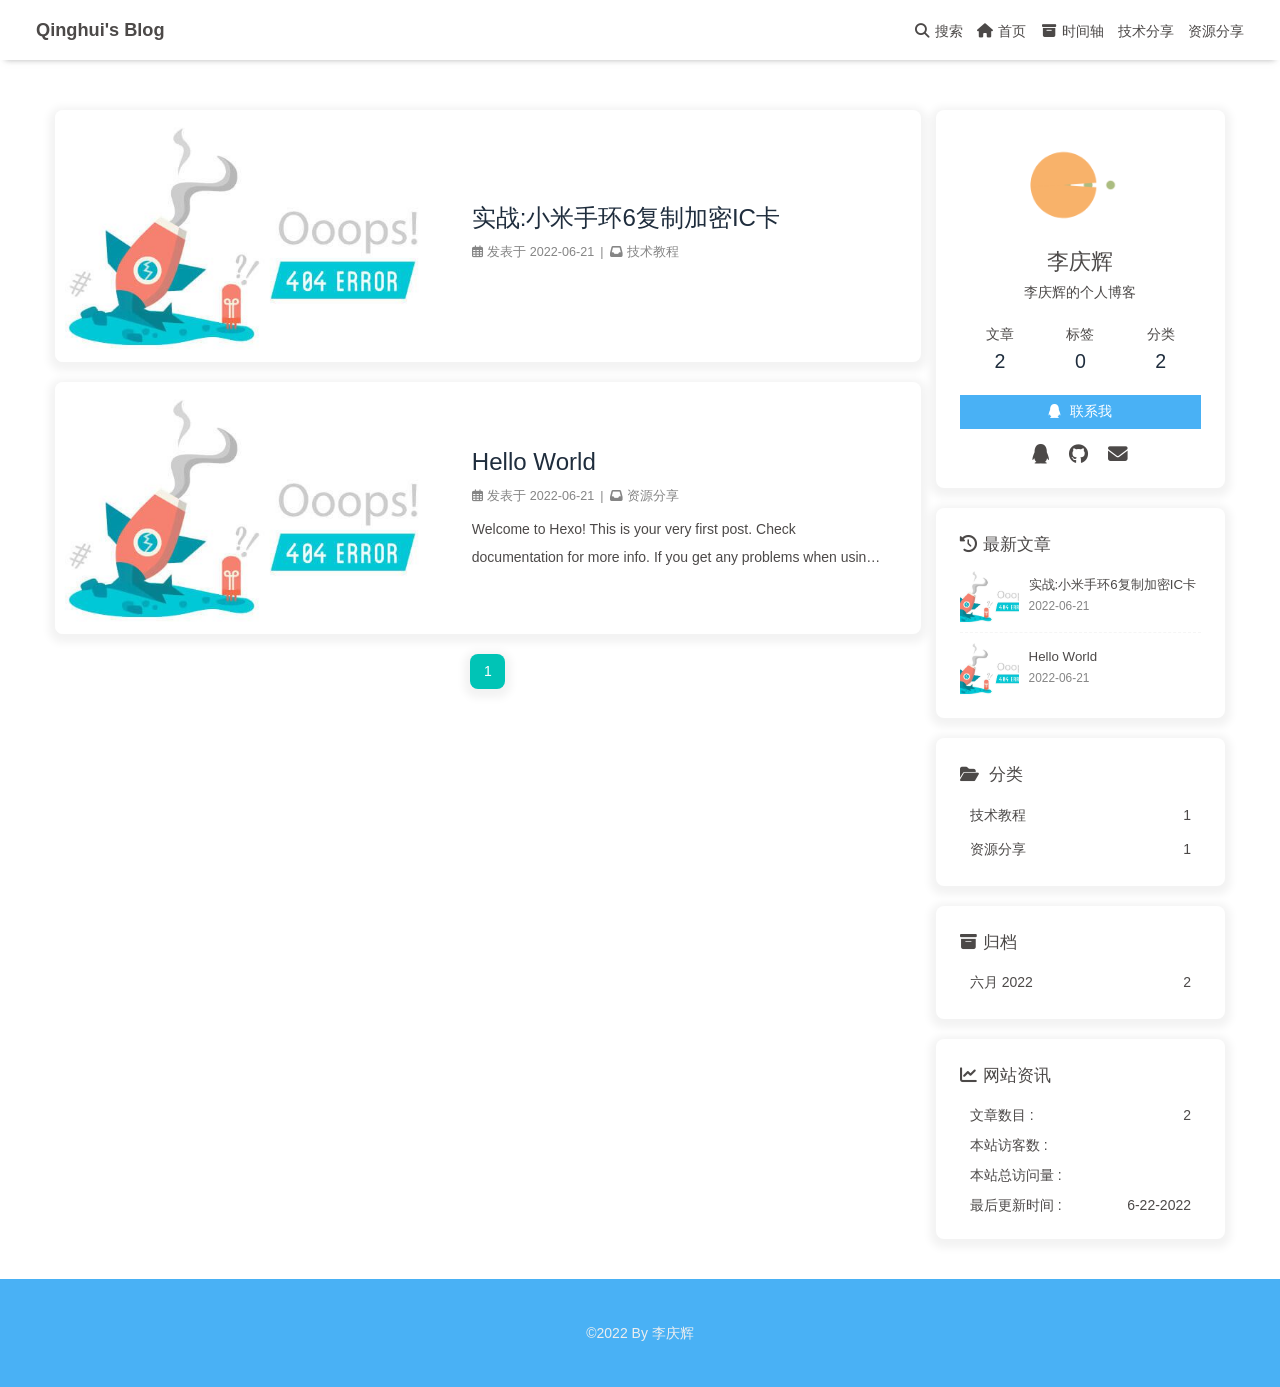
==== commit 82f78a4d: "Site updated: 2022-06-22 10:35:45" ====
--- a/index.html
+++ b/index.html
@@ -51,7 +51,7 @@
   isHome: true,
   isHighlightShrink: false,
   isToc: false,
-  postUpdate: '2022-06-22 10:09:19'
+  postUpdate: '2022-06-22 10:35:44'
 }</script><noscript><style type="text/css">
   #nav {
     opacity: 1
@@ -141,7 +141,7 @@
     }
     detectApple()
     })(window)</script><meta name="generator" content="Hexo 5.4.2"><link rel="alternate" href="/atom.xml" title="Qinghui's Blog" type="application/atom+xml">
-</head><body><div id="sidebar"><div id="menu-mask"></div><div id="sidebar-menus"><div class="avatar-img is-center"><img src="https://imqinghui.coding.net/p/cdn/d/blogcdn/git/raw/master/g.jpg" onerror="onerror=null;src='/img/friend_404.gif'" alt="avatar"/></div><div class="sidebar-site-data site-data is-center"><a href="/archives/"><div class="headline">文章</div><div class="length-num">2</div></a><a href="/tags/"><div class="headline">标签</div><div class="length-num">0</div></a><a href="/categories/"><div class="headline">分类</div><div class="length-num">1</div></a></div><hr/><div class="menus_items"><div class="menus_item"><a class="site-page" href="/"><i class="fa-fw fas fa-home"></i><span> 首页</span></a></div><div class="menus_item"><a class="site-page" href="/archives/"><i class="fa-fw fas fa-archive"></i><span> 时间轴</span></a></div><div class="menus_item"><a class="site-page" href="/"><span> 技术分享</span></a></div></div></div></div><div class="page" id="body-wrap"><header class="not-top-img" id="page-header"><nav id="nav"><span id="blog_name"><a id="site-name" href="/">Qinghui's Blog</a></span><div id="menus"><div id="search-button"><a class="site-page social-icon search"><i class="fas fa-search fa-fw"></i><span> 搜索</span></a></div><div class="menus_items"><div class="menus_item"><a class="site-page" href="/"><i class="fa-fw fas fa-home"></i><span> 首页</span></a></div><div class="menus_item"><a class="site-page" href="/archives/"><i class="fa-fw fas fa-archive"></i><span> 时间轴</span></a></div><div class="menus_item"><a class="site-page" href="/"><span> 技术分享</span></a></div></div><div id="toggle-menu"><a class="site-page"><i class="fas fa-bars fa-fw"></i></a></div></div></nav></header><main class="layout" id="content-inner"><div class="recent-posts" id="recent-posts"><div class="recent-post-item"><div class="post_cover left"><a href="/%E6%8A%80%E6%9C%AF%E6%95%99%E7%A8%8B/%E5%AE%9E%E6%88%98-%E5%B0%8F%E7%B1%B3%E6%89%8B%E7%8E%AF6%E5%A4%8D%E5%88%B6%E5%8A%A0%E5%AF%86IC%E5%8D%A1/" title="实战:小米手环6复制加密IC卡"><img class="post_bg" src="[data-uri]" onerror="this.onerror=null;this.src='/img/404.jpg'" alt="实战:小米手环6复制加密IC卡"></a></div><div class="recent-post-info"><a class="article-title" href="/%E6%8A%80%E6%9C%AF%E6%95%99%E7%A8%8B/%E5%AE%9E%E6%88%98-%E5%B0%8F%E7%B1%B3%E6%89%8B%E7%8E%AF6%E5%A4%8D%E5%88%B6%E5%8A%A0%E5%AF%86IC%E5%8D%A1/" title="实战:小米手环6复制加密IC卡">实战:小米手环6复制加密IC卡</a><div class="article-meta-wrap"><span class="post-meta-date"><i class="far fa-calendar-alt"></i><span class="article-meta-label">发表于</span><time datetime="2022-06-21T12:59:46.000Z" title="发表于 2022-06-21 20:59:46">2022-06-21</time></span><span class="article-meta"><span class="article-meta-separator">|</span><i class="fas fa-inbox"></i><a class="article-meta__categories" href="/categories/%E6%8A%80%E6%9C%AF%E6%95%99%E7%A8%8B/">技术教程</a></span></div><div class="content"></div></div></div><div class="recent-post-item"><div class="post_cover left"><a href="/uncategorized/hello-world/" title="Hello World"><img class="post_bg" src="[data-uri]" onerror="this.onerror=null;this.src='/img/404.jpg'" alt="Hello World"></a></div><div class="recent-post-info"><a class="article-title" href="/uncategorized/hello-world/" title="Hello World">Hello World</a><div class="article-meta-wrap"><span class="post-meta-date"><i class="far fa-calendar-alt"></i><span class="article-meta-label">发表于</span><time datetime="2022-06-21T08:37:22.428Z" title="发表于 2022-06-21 16:37:22">2022-06-21</time></span></div><div class="content">Welcome to Hexo! This is your very first post. Check documentation for more info. If you get any problems when using Hexo, you can find the answer in troubleshooting or you can ask me on GitHub.
+</head><body><div id="sidebar"><div id="menu-mask"></div><div id="sidebar-menus"><div class="avatar-img is-center"><img src="https://imqinghui.coding.net/p/cdn/d/blogcdn/git/raw/master/g.jpg" onerror="onerror=null;src='/img/friend_404.gif'" alt="avatar"/></div><div class="sidebar-site-data site-data is-center"><a href="/archives/"><div class="headline">文章</div><div class="length-num">2</div></a><a href="/tags/"><div class="headline">标签</div><div class="length-num">0</div></a><a href="/categories/"><div class="headline">分类</div><div class="length-num">2</div></a></div><hr/><div class="menus_items"><div class="menus_item"><a class="site-page" href="/"><i class="fa-fw fas fa-home"></i><span> 首页</span></a></div><div class="menus_item"><a class="site-page" href="/archives/"><i class="fa-fw fas fa-archive"></i><span> 时间轴</span></a></div><div class="menus_item"><a class="site-page" href="/categories/%E6%8A%80%E6%9C%AF%E6%95%99%E7%A8%8B/"><span> 技术分享</span></a></div><div class="menus_item"><a class="site-page" href="/categories/%E8%B5%84%E6%BA%90%E5%88%86%E4%BA%AB/"><span> 资源分享</span></a></div></div></div></div><div class="page" id="body-wrap"><header class="not-top-img" id="page-header"><nav id="nav"><span id="blog_name"><a id="site-name" href="/">Qinghui's Blog</a></span><div id="menus"><div id="search-button"><a class="site-page social-icon search"><i class="fas fa-search fa-fw"></i><span> 搜索</span></a></div><div class="menus_items"><div class="menus_item"><a class="site-page" href="/"><i class="fa-fw fas fa-home"></i><span> 首页</span></a></div><div class="menus_item"><a class="site-page" href="/archives/"><i class="fa-fw fas fa-archive"></i><span> 时间轴</span></a></div><div class="menus_item"><a class="site-page" href="/categories/%E6%8A%80%E6%9C%AF%E6%95%99%E7%A8%8B/"><span> 技术分享</span></a></div><div class="menus_item"><a class="site-page" href="/categories/%E8%B5%84%E6%BA%90%E5%88%86%E4%BA%AB/"><span> 资源分享</span></a></div></div><div id="toggle-menu"><a class="site-page"><i class="fas fa-bars fa-fw"></i></a></div></div></nav></header><main class="layout" id="content-inner"><div class="recent-posts" id="recent-posts"><div class="recent-post-item"><div class="post_cover left"><a href="/%E6%8A%80%E6%9C%AF%E6%95%99%E7%A8%8B/%E5%AE%9E%E6%88%98-%E5%B0%8F%E7%B1%B3%E6%89%8B%E7%8E%AF6%E5%A4%8D%E5%88%B6%E5%8A%A0%E5%AF%86IC%E5%8D%A1/" title="实战:小米手环6复制加密IC卡"><img class="post_bg" src="https://imqinghui.coding.net/p/cdn/d/blogcdn/git/raw/master/g.jpg" onerror="this.onerror=null;this.src='/img/404.jpg'" alt="实战:小米手环6复制加密IC卡"></a></div><div class="recent-post-info"><a class="article-title" href="/%E6%8A%80%E6%9C%AF%E6%95%99%E7%A8%8B/%E5%AE%9E%E6%88%98-%E5%B0%8F%E7%B1%B3%E6%89%8B%E7%8E%AF6%E5%A4%8D%E5%88%B6%E5%8A%A0%E5%AF%86IC%E5%8D%A1/" title="实战:小米手环6复制加密IC卡">实战:小米手环6复制加密IC卡</a><div class="article-meta-wrap"><span class="post-meta-date"><i class="far fa-calendar-alt"></i><span class="article-meta-label">发表于</span><time datetime="2022-06-21T12:59:46.000Z" title="发表于 2022-06-21 20:59:46">2022-06-21</time></span><span class="article-meta"><span class="article-meta-separator">|</span><i class="fas fa-inbox"></i><a class="article-meta__categories" href="/categories/%E6%8A%80%E6%9C%AF%E6%95%99%E7%A8%8B/">技术教程</a></span></div><div class="content"></div></div></div><div class="recent-post-item"><div class="post_cover left"><a href="/%E8%B5%84%E6%BA%90%E5%88%86%E4%BA%AB/hello-world/" title="Hello World"><img class="post_bg" src="https://imqinghui.coding.net/p/cdn/d/blogcdn/git/raw/master/g.jpg" onerror="this.onerror=null;this.src='/img/404.jpg'" alt="Hello World"></a></div><div class="recent-post-info"><a class="article-title" href="/%E8%B5%84%E6%BA%90%E5%88%86%E4%BA%AB/hello-world/" title="Hello World">Hello World</a><div class="article-meta-wrap"><span class="post-meta-date"><i class="far fa-calendar-alt"></i><span class="article-meta-label">发表于</span><time datetime="2022-06-21T08:37:22.428Z" title="发表于 2022-06-21 16:37:22">2022-06-21</time></span><span class="article-meta"><span class="article-meta-separator">|</span><i class="fas fa-inbox"></i><a class="article-meta__categories" href="/categories/%E8%B5%84%E6%BA%90%E5%88%86%E4%BA%AB/">资源分享</a></span></div><div class="content">Welcome to Hexo! This is your very first post. Check documentation for more info. If you get any problems when using Hexo, you can find the answer in troubleshooting or you can ask me on GitHub.
 Quick StartCreate a new post1$ hexo new &quot;My New Post&quot;
 
 More info: Writing
@@ -154,11 +154,11 @@
 Deploy to remote sites1$ hexo deploy
 
 More info: Deployment
-</div></div></div><nav id="pagination"><div class="pagination"><span class="page-number current">1</span></div></nav></div><div class="aside-content" id="aside-content"><div class="card-widget card-info"><div class="is-center"><div class="avatar-img"><img src="https://imqinghui.coding.net/p/cdn/d/blogcdn/git/raw/master/g.jpg" onerror="this.onerror=null;this.src='/img/friend_404.gif'" alt="avatar"/></div><div class="author-info__name">李庆辉</div><div class="author-info__description">李庆辉的个人博客</div></div><div class="card-info-data site-data is-center"><a href="/archives/"><div class="headline">文章</div><div class="length-num">2</div></a><a href="/tags/"><div class="headline">标签</div><div class="length-num">0</div></a><a href="/categories/"><div class="headline">分类</div><div class="length-num">1</div></a></div><a id="card-info-btn" target="_blank" rel="noopener" href="http://wpa.qq.com/msgrd?v=3&amp;uin=3255819212&amp;site=qq&amp;menu=yes"><i class="fa-brands fa-qq"></i><span>联系我</span></a><div class="card-info-social-icons is-center"><a class="social-icon" href="http://wpa.qq.com/msgrd?v=3&amp;uin=3255819212&amp;site=qq&amp;menu=yes" target="_blank" title="QQ"><i class="fa-brands fa-qq"></i></a><a class="social-icon" href="https://github.com/52xiaohui" target="_blank" title="Github"><i class="fab fa-github"></i></a><a class="social-icon" href="/52xiaohuia@gmail.com" target="_blank" title="Email"><i class="fas fa-envelope"></i></a></div></div><div class="card-widget card-announcement"><div class="item-headline"><i class="fas fa-bullhorn fa-shake"></i><span>公告</span></div><div class="announcement_content">This is my Blog.</div></div><div class="sticky_layout"><div class="card-widget card-recent-post"><div class="item-headline"><i class="fas fa-history"></i><span>最新文章</span></div><div class="aside-list"><div class="aside-list-item"><a class="thumbnail" href="/%E6%8A%80%E6%9C%AF%E6%95%99%E7%A8%8B/%E5%AE%9E%E6%88%98-%E5%B0%8F%E7%B1%B3%E6%89%8B%E7%8E%AF6%E5%A4%8D%E5%88%B6%E5%8A%A0%E5%AF%86IC%E5%8D%A1/" title="实战:小米手环6复制加密IC卡"><img src="[data-uri]" onerror="this.onerror=null;this.src='/img/404.jpg'" alt="实战:小米手环6复制加密IC卡"/></a><div class="content"><a class="title" href="/%E6%8A%80%E6%9C%AF%E6%95%99%E7%A8%8B/%E5%AE%9E%E6%88%98-%E5%B0%8F%E7%B1%B3%E6%89%8B%E7%8E%AF6%E5%A4%8D%E5%88%B6%E5%8A%A0%E5%AF%86IC%E5%8D%A1/" title="实战:小米手环6复制加密IC卡">实战:小米手环6复制加密IC卡</a><time datetime="2022-06-21T12:59:46.000Z" title="发表于 2022-06-21 20:59:46">2022-06-21</time></div></div><div class="aside-list-item"><a class="thumbnail" href="/uncategorized/hello-world/" title="Hello World"><img src="[data-uri]" onerror="this.onerror=null;this.src='/img/404.jpg'" alt="Hello World"/></a><div class="content"><a class="title" href="/uncategorized/hello-world/" title="Hello World">Hello World</a><time datetime="2022-06-21T08:37:22.428Z" title="发表于 2022-06-21 16:37:22">2022-06-21</time></div></div></div></div><div class="card-widget card-categories"><div class="item-headline">
+</div></div></div><nav id="pagination"><div class="pagination"><span class="page-number current">1</span></div></nav></div><div class="aside-content" id="aside-content"><div class="card-widget card-info"><div class="is-center"><div class="avatar-img"><img src="https://imqinghui.coding.net/p/cdn/d/blogcdn/git/raw/master/g.jpg" onerror="this.onerror=null;this.src='/img/friend_404.gif'" alt="avatar"/></div><div class="author-info__name">李庆辉</div><div class="author-info__description">李庆辉的个人博客</div></div><div class="card-info-data site-data is-center"><a href="/archives/"><div class="headline">文章</div><div class="length-num">2</div></a><a href="/tags/"><div class="headline">标签</div><div class="length-num">0</div></a><a href="/categories/"><div class="headline">分类</div><div class="length-num">2</div></a></div><a id="card-info-btn" target="_blank" rel="noopener" href="http://wpa.qq.com/msgrd?v=3&amp;uin=3255819212&amp;site=qq&amp;menu=yes"><i class="fa-brands fa-qq"></i><span>联系我</span></a><div class="card-info-social-icons is-center"><a class="social-icon" href="http://wpa.qq.com/msgrd?v=3&amp;uin=3255819212&amp;site=qq&amp;menu=yes" target="_blank" title="QQ"><i class="fa-brands fa-qq"></i></a><a class="social-icon" href="https://github.com/52xiaohui" target="_blank" title="Github"><i class="fab fa-github"></i></a><a class="social-icon" href="/52xiaohuia@gmail.com" target="_blank" title="Email"><i class="fas fa-envelope"></i></a></div></div><div class="sticky_layout"><div class="card-widget card-recent-post"><div class="item-headline"><i class="fas fa-history"></i><span>最新文章</span></div><div class="aside-list"><div class="aside-list-item"><a class="thumbnail" href="/%E6%8A%80%E6%9C%AF%E6%95%99%E7%A8%8B/%E5%AE%9E%E6%88%98-%E5%B0%8F%E7%B1%B3%E6%89%8B%E7%8E%AF6%E5%A4%8D%E5%88%B6%E5%8A%A0%E5%AF%86IC%E5%8D%A1/" title="实战:小米手环6复制加密IC卡"><img src="https://imqinghui.coding.net/p/cdn/d/blogcdn/git/raw/master/g.jpg" onerror="this.onerror=null;this.src='/img/404.jpg'" alt="实战:小米手环6复制加密IC卡"/></a><div class="content"><a class="title" href="/%E6%8A%80%E6%9C%AF%E6%95%99%E7%A8%8B/%E5%AE%9E%E6%88%98-%E5%B0%8F%E7%B1%B3%E6%89%8B%E7%8E%AF6%E5%A4%8D%E5%88%B6%E5%8A%A0%E5%AF%86IC%E5%8D%A1/" title="实战:小米手环6复制加密IC卡">实战:小米手环6复制加密IC卡</a><time datetime="2022-06-21T12:59:46.000Z" title="发表于 2022-06-21 20:59:46">2022-06-21</time></div></div><div class="aside-list-item"><a class="thumbnail" href="/%E8%B5%84%E6%BA%90%E5%88%86%E4%BA%AB/hello-world/" title="Hello World"><img src="https://imqinghui.coding.net/p/cdn/d/blogcdn/git/raw/master/g.jpg" onerror="this.onerror=null;this.src='/img/404.jpg'" alt="Hello World"/></a><div class="content"><a class="title" href="/%E8%B5%84%E6%BA%90%E5%88%86%E4%BA%AB/hello-world/" title="Hello World">Hello World</a><time datetime="2022-06-21T08:37:22.428Z" title="发表于 2022-06-21 16:37:22">2022-06-21</time></div></div></div></div><div class="card-widget card-categories"><div class="item-headline">
             <i class="fas fa-folder-open"></i>
             <span>分类</span>
             
             </div>
             <ul class="card-category-list" id="aside-cat-list">
-            <li class="card-category-list-item "><a class="card-category-list-link" href="/categories/%E6%8A%80%E6%9C%AF%E6%95%99%E7%A8%8B/"><span class="card-category-list-name">技术教程</span><span class="card-category-list-count">1</span></a></li>
-            </ul></div><div class="card-widget card-archives"><div class="item-headline"><i class="fas fa-archive"></i><span>归档</span></div><ul class="card-archive-list"><li class="card-archive-list-item"><a class="card-archive-list-link" href="/archives/2022/06/"><span class="card-archive-list-date">六月 2022</span><span class="card-archive-list-count">2</span></a></li></ul></div><div class="card-widget card-webinfo"><div class="item-headline"><i class="fas fa-chart-line"></i><span>网站资讯</span></div><div class="webinfo"><div class="webinfo-item"><div class="item-name">文章数目 :</div><div class="item-count">2</div></div><div class="webinfo-item"><div class="item-name">本站访客数 :</div><div class="item-count" id="busuanzi_value_site_uv"></div></div><div class="webinfo-item"><div class="item-name">本站总访问量 :</div><div class="item-count" id="busuanzi_value_site_pv"></div></div><div class="webinfo-item"><div class="item-name">最后更新时间 :</div><div class="item-count" id="last-push-date" data-lastPushDate="2022-06-22T02:09:19.777Z"></div></div></div></div></div></div></main><footer id="footer"><div id="footer-wrap"><div class="copyright">&copy;2022 By 李庆辉</div></div></footer></div><div id="rightside"><div id="rightside-config-hide"><button id="translateLink" type="button" title="简繁转换">繁</button><button id="darkmode" type="button" title="浅色和深色模式转换"><i class="fas fa-adjust"></i></button><button id="hide-aside-btn" type="button" title="单栏和双栏切换"><i class="fas fa-arrows-alt-h"></i></button></div><div id="rightside-config-show"><button id="rightside_config" type="button" title="设置"><i class="fas fa-cog fa-spin"></i></button><button id="go-up" type="button" title="回到顶部"><i class="fas fa-arrow-up"></i></button></div></div><div id="local-search"><div class="search-dialog"><nav class="search-nav"><span class="search-dialog-title">搜索</span><span id="loading-status"></span><button class="search-close-button"><i class="fas fa-times"></i></button></nav><div class="is-center" id="loading-database"><i class="fas fa-spinner fa-pulse"></i><span>  数据库加载中</span></div><div class="search-wrap"><div id="local-search-input"><div class="local-search-box"><input class="local-search-box--input" placeholder="搜索文章" type="text"/></div></div><hr/><div id="local-search-results"></div></div></div><div id="search-mask"></div></div><div><script src="/js/utils.js"></script><script src="/js/main.js"></script><script src="/js/tw_cn.js"></script><script src="https://cdn.jsdelivr.net/npm/@fancyapps/ui/dist/fancybox.umd.js"></script><script src="/js/search/local-search.js"></script><div class="js-pjax"></div><script async data-pjax src="//busuanzi.ibruce.info/busuanzi/2.3/busuanzi.pure.mini.js"></script></div></body></html>+            <li class="card-category-list-item "><a class="card-category-list-link" href="/categories/%E6%8A%80%E6%9C%AF%E6%95%99%E7%A8%8B/"><span class="card-category-list-name">技术教程</span><span class="card-category-list-count">1</span></a></li><li class="card-category-list-item "><a class="card-category-list-link" href="/categories/%E8%B5%84%E6%BA%90%E5%88%86%E4%BA%AB/"><span class="card-category-list-name">资源分享</span><span class="card-category-list-count">1</span></a></li>
+            </ul></div><div class="card-widget card-archives"><div class="item-headline"><i class="fas fa-archive"></i><span>归档</span></div><ul class="card-archive-list"><li class="card-archive-list-item"><a class="card-archive-list-link" href="/archives/2022/06/"><span class="card-archive-list-date">六月 2022</span><span class="card-archive-list-count">2</span></a></li></ul></div><div class="card-widget card-webinfo"><div class="item-headline"><i class="fas fa-chart-line"></i><span>网站资讯</span></div><div class="webinfo"><div class="webinfo-item"><div class="item-name">文章数目 :</div><div class="item-count">2</div></div><div class="webinfo-item"><div class="item-name">本站访客数 :</div><div class="item-count" id="busuanzi_value_site_uv"></div></div><div class="webinfo-item"><div class="item-name">本站总访问量 :</div><div class="item-count" id="busuanzi_value_site_pv"></div></div><div class="webinfo-item"><div class="item-name">最后更新时间 :</div><div class="item-count" id="last-push-date" data-lastPushDate="2022-06-22T02:35:44.849Z"></div></div></div></div></div></div></main><footer id="footer"><div id="footer-wrap"><div class="copyright">&copy;2022 By 李庆辉</div></div></footer></div><div id="rightside"><div id="rightside-config-hide"><button id="translateLink" type="button" title="简繁转换">繁</button><button id="darkmode" type="button" title="浅色和深色模式转换"><i class="fas fa-adjust"></i></button><button id="hide-aside-btn" type="button" title="单栏和双栏切换"><i class="fas fa-arrows-alt-h"></i></button></div><div id="rightside-config-show"><button id="rightside_config" type="button" title="设置"><i class="fas fa-cog fa-spin"></i></button><button id="go-up" type="button" title="回到顶部"><i class="fas fa-arrow-up"></i></button></div></div><div id="local-search"><div class="search-dialog"><nav class="search-nav"><span class="search-dialog-title">搜索</span><span id="loading-status"></span><button class="search-close-button"><i class="fas fa-times"></i></button></nav><div class="is-center" id="loading-database"><i class="fas fa-spinner fa-pulse"></i><span>  数据库加载中</span></div><div class="search-wrap"><div id="local-search-input"><div class="local-search-box"><input class="local-search-box--input" placeholder="搜索文章" type="text"/></div></div><hr/><div id="local-search-results"></div></div></div><div id="search-mask"></div></div><div><script src="/js/utils.js"></script><script src="/js/main.js"></script><script src="/js/tw_cn.js"></script><script src="https://cdn.jsdelivr.net/npm/@fancyapps/ui/dist/fancybox.umd.js"></script><script src="/js/search/local-search.js"></script><div class="js-pjax"></div><script async data-pjax src="//busuanzi.ibruce.info/busuanzi/2.3/busuanzi.pure.mini.js"></script></div></body></html>
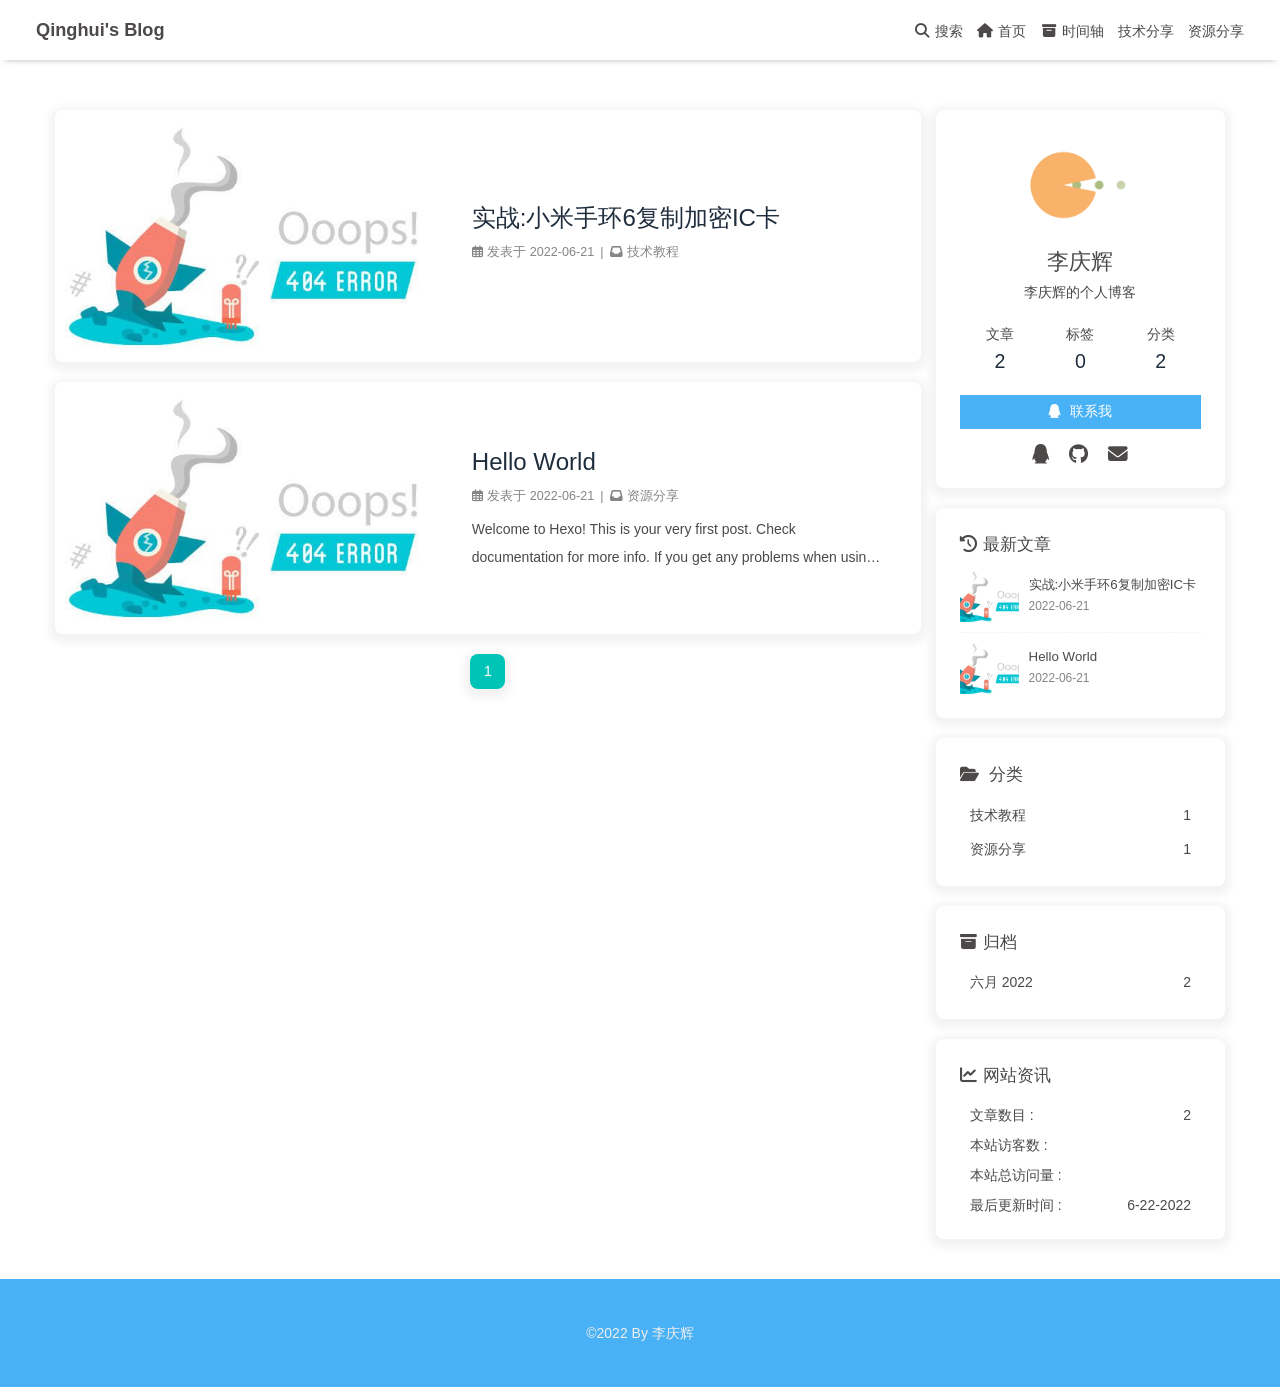
==== commit 3527be41: "Site updated: 2022-06-22 11:45:35" ====
--- a/index.html
+++ b/index.html
@@ -9,7 +9,14 @@
 <meta property="article:author" content="李庆辉">
 <meta property="article:tag" content="李庆辉的个人博客,李庆辉,李庆辉的博客">
 <meta name="twitter:card" content="summary">
-<meta name="twitter:image" content="https://imqinghui.coding.net/p/cdn/d/blogcdn/git/raw/master/g.jpg"><link rel="shortcut icon" href="https://imqinghui.coding.net/p/cdn/d/blogcdn/git/raw/master/g.jpg"><link rel="canonical" href="https://www.hnice.top/"><link rel="preconnect" href="//cdn.jsdelivr.net"/><link rel="preconnect" href="//busuanzi.ibruce.info"/><link rel="stylesheet" href="/css/index.css"><link rel="stylesheet" href="https://cdn.jsdelivr.net/npm/@fortawesome/fontawesome-free@6/css/all.min.css" media="print" onload="this.media='all'"><link rel="stylesheet" href="https://cdn.jsdelivr.net/npm/@fancyapps/ui/dist/fancybox.css" media="print" onload="this.media='all'"><script>const GLOBAL_CONFIG = { 
+<meta name="twitter:image" content="https://imqinghui.coding.net/p/cdn/d/blogcdn/git/raw/master/g.jpg"><link rel="shortcut icon" href="https://imqinghui.coding.net/p/cdn/d/blogcdn/git/raw/master/g.jpg"><link rel="canonical" href="https://www.hnice.top/"><link rel="preconnect" href="//cdn.jsdelivr.net"/><link rel="preconnect" href="//hm.baidu.com"/><link rel="preconnect" href="//busuanzi.ibruce.info"/><link rel="stylesheet" href="/css/index.css"><link rel="stylesheet" href="https://s-bj-3579-acsss.oss.dogecdn.com/npm/@fortawesome/fontawesome-free@6/css/all.min.css" media="print" onload="this.media='all'"><link rel="stylesheet" href="https://s-bj-3579-acsss.oss.dogecdn.com/npm/@fancyapps/ui/dist/fancybox.css" media="print" onload="this.media='all'"><script>var _hmt = _hmt || [];
+(function() {
+  var hm = document.createElement("script");
+  hm.src = "https://hm.baidu.com/hm.js?291592ed4d0bb23f3cb3c511882f0d49";
+  var s = document.getElementsByTagName("script")[0]; 
+  s.parentNode.insertBefore(hm, s);
+})();
+</script><script>const GLOBAL_CONFIG = { 
   root: '/',
   algolia: undefined,
   localSearch: {"path":"/search.xml","preload":false,"languages":{"hits_empty":"找不到您查询的内容：${query}"}},
@@ -38,8 +45,8 @@
   Snackbar: undefined,
   source: {
     justifiedGallery: {
-      js: 'https://cdn.jsdelivr.net/npm/flickr-justified-gallery@2/dist/fjGallery.min.js',
-      css: 'https://cdn.jsdelivr.net/npm/flickr-justified-gallery@2/dist/fjGallery.min.css'
+      js: 'https://s-bj-3579-acsss.oss.dogecdn.com/npm/flickr-justified-gallery@2/dist/fjGallery.min.js',
+      css: 'https://s-bj-3579-acsss.oss.dogecdn.com/npm/flickr-justified-gallery@2/dist/fjGallery.min.css'
     }
   },
   isPhotoFigcaption: false,
@@ -51,7 +58,7 @@
   isHome: true,
   isHighlightShrink: false,
   isToc: false,
-  postUpdate: '2022-06-22 10:35:44'
+  postUpdate: '2022-06-22 11:45:34'
 }</script><noscript><style type="text/css">
   #nav {
     opacity: 1
@@ -161,4 +168,4 @@
             </div>
             <ul class="card-category-list" id="aside-cat-list">
             <li class="card-category-list-item "><a class="card-category-list-link" href="/categories/%E6%8A%80%E6%9C%AF%E6%95%99%E7%A8%8B/"><span class="card-category-list-name">技术教程</span><span class="card-category-list-count">1</span></a></li><li class="card-category-list-item "><a class="card-category-list-link" href="/categories/%E8%B5%84%E6%BA%90%E5%88%86%E4%BA%AB/"><span class="card-category-list-name">资源分享</span><span class="card-category-list-count">1</span></a></li>
-            </ul></div><div class="card-widget card-archives"><div class="item-headline"><i class="fas fa-archive"></i><span>归档</span></div><ul class="card-archive-list"><li class="card-archive-list-item"><a class="card-archive-list-link" href="/archives/2022/06/"><span class="card-archive-list-date">六月 2022</span><span class="card-archive-list-count">2</span></a></li></ul></div><div class="card-widget card-webinfo"><div class="item-headline"><i class="fas fa-chart-line"></i><span>网站资讯</span></div><div class="webinfo"><div class="webinfo-item"><div class="item-name">文章数目 :</div><div class="item-count">2</div></div><div class="webinfo-item"><div class="item-name">本站访客数 :</div><div class="item-count" id="busuanzi_value_site_uv"></div></div><div class="webinfo-item"><div class="item-name">本站总访问量 :</div><div class="item-count" id="busuanzi_value_site_pv"></div></div><div class="webinfo-item"><div class="item-name">最后更新时间 :</div><div class="item-count" id="last-push-date" data-lastPushDate="2022-06-22T02:35:44.849Z"></div></div></div></div></div></div></main><footer id="footer"><div id="footer-wrap"><div class="copyright">&copy;2022 By 李庆辉</div></div></footer></div><div id="rightside"><div id="rightside-config-hide"><button id="translateLink" type="button" title="简繁转换">繁</button><button id="darkmode" type="button" title="浅色和深色模式转换"><i class="fas fa-adjust"></i></button><button id="hide-aside-btn" type="button" title="单栏和双栏切换"><i class="fas fa-arrows-alt-h"></i></button></div><div id="rightside-config-show"><button id="rightside_config" type="button" title="设置"><i class="fas fa-cog fa-spin"></i></button><button id="go-up" type="button" title="回到顶部"><i class="fas fa-arrow-up"></i></button></div></div><div id="local-search"><div class="search-dialog"><nav class="search-nav"><span class="search-dialog-title">搜索</span><span id="loading-status"></span><button class="search-close-button"><i class="fas fa-times"></i></button></nav><div class="is-center" id="loading-database"><i class="fas fa-spinner fa-pulse"></i><span>  数据库加载中</span></div><div class="search-wrap"><div id="local-search-input"><div class="local-search-box"><input class="local-search-box--input" placeholder="搜索文章" type="text"/></div></div><hr/><div id="local-search-results"></div></div></div><div id="search-mask"></div></div><div><script src="/js/utils.js"></script><script src="/js/main.js"></script><script src="/js/tw_cn.js"></script><script src="https://cdn.jsdelivr.net/npm/@fancyapps/ui/dist/fancybox.umd.js"></script><script src="/js/search/local-search.js"></script><div class="js-pjax"></div><script async data-pjax src="//busuanzi.ibruce.info/busuanzi/2.3/busuanzi.pure.mini.js"></script></div></body></html>+            </ul></div><div class="card-widget card-archives"><div class="item-headline"><i class="fas fa-archive"></i><span>归档</span></div><ul class="card-archive-list"><li class="card-archive-list-item"><a class="card-archive-list-link" href="/archives/2022/06/"><span class="card-archive-list-date">六月 2022</span><span class="card-archive-list-count">2</span></a></li></ul></div><div class="card-widget card-webinfo"><div class="item-headline"><i class="fas fa-chart-line"></i><span>网站资讯</span></div><div class="webinfo"><div class="webinfo-item"><div class="item-name">文章数目 :</div><div class="item-count">2</div></div><div class="webinfo-item"><div class="item-name">本站访客数 :</div><div class="item-count" id="busuanzi_value_site_uv"></div></div><div class="webinfo-item"><div class="item-name">本站总访问量 :</div><div class="item-count" id="busuanzi_value_site_pv"></div></div><div class="webinfo-item"><div class="item-name">最后更新时间 :</div><div class="item-count" id="last-push-date" data-lastPushDate="2022-06-22T03:45:34.572Z"></div></div></div></div></div></div></main><footer id="footer"><div id="footer-wrap"><div class="copyright">&copy;2022 By 李庆辉</div></div></footer></div><div id="rightside"><div id="rightside-config-hide"><button id="translateLink" type="button" title="简繁转换">繁</button><button id="darkmode" type="button" title="浅色和深色模式转换"><i class="fas fa-adjust"></i></button><button id="hide-aside-btn" type="button" title="单栏和双栏切换"><i class="fas fa-arrows-alt-h"></i></button></div><div id="rightside-config-show"><button id="rightside_config" type="button" title="设置"><i class="fas fa-cog fa-spin"></i></button><button id="go-up" type="button" title="回到顶部"><i class="fas fa-arrow-up"></i></button></div></div><div id="local-search"><div class="search-dialog"><nav class="search-nav"><span class="search-dialog-title">搜索</span><span id="loading-status"></span><button class="search-close-button"><i class="fas fa-times"></i></button></nav><div class="is-center" id="loading-database"><i class="fas fa-spinner fa-pulse"></i><span>  数据库加载中</span></div><div class="search-wrap"><div id="local-search-input"><div class="local-search-box"><input class="local-search-box--input" placeholder="搜索文章" type="text"/></div></div><hr/><div id="local-search-results"></div></div></div><div id="search-mask"></div></div><div><script src="/js/utils.js"></script><script src="/js/main.js"></script><script src="/js/tw_cn.js"></script><script src="https://s-bj-3579-acsss.oss.dogecdn.com/npm/@fancyapps/ui/dist/fancybox.umd.js"></script><script src="/js/search/local-search.js"></script><div class="js-pjax"></div><script async data-pjax src="//busuanzi.ibruce.info/busuanzi/2.3/busuanzi.pure.mini.js"></script></div></body></html>
